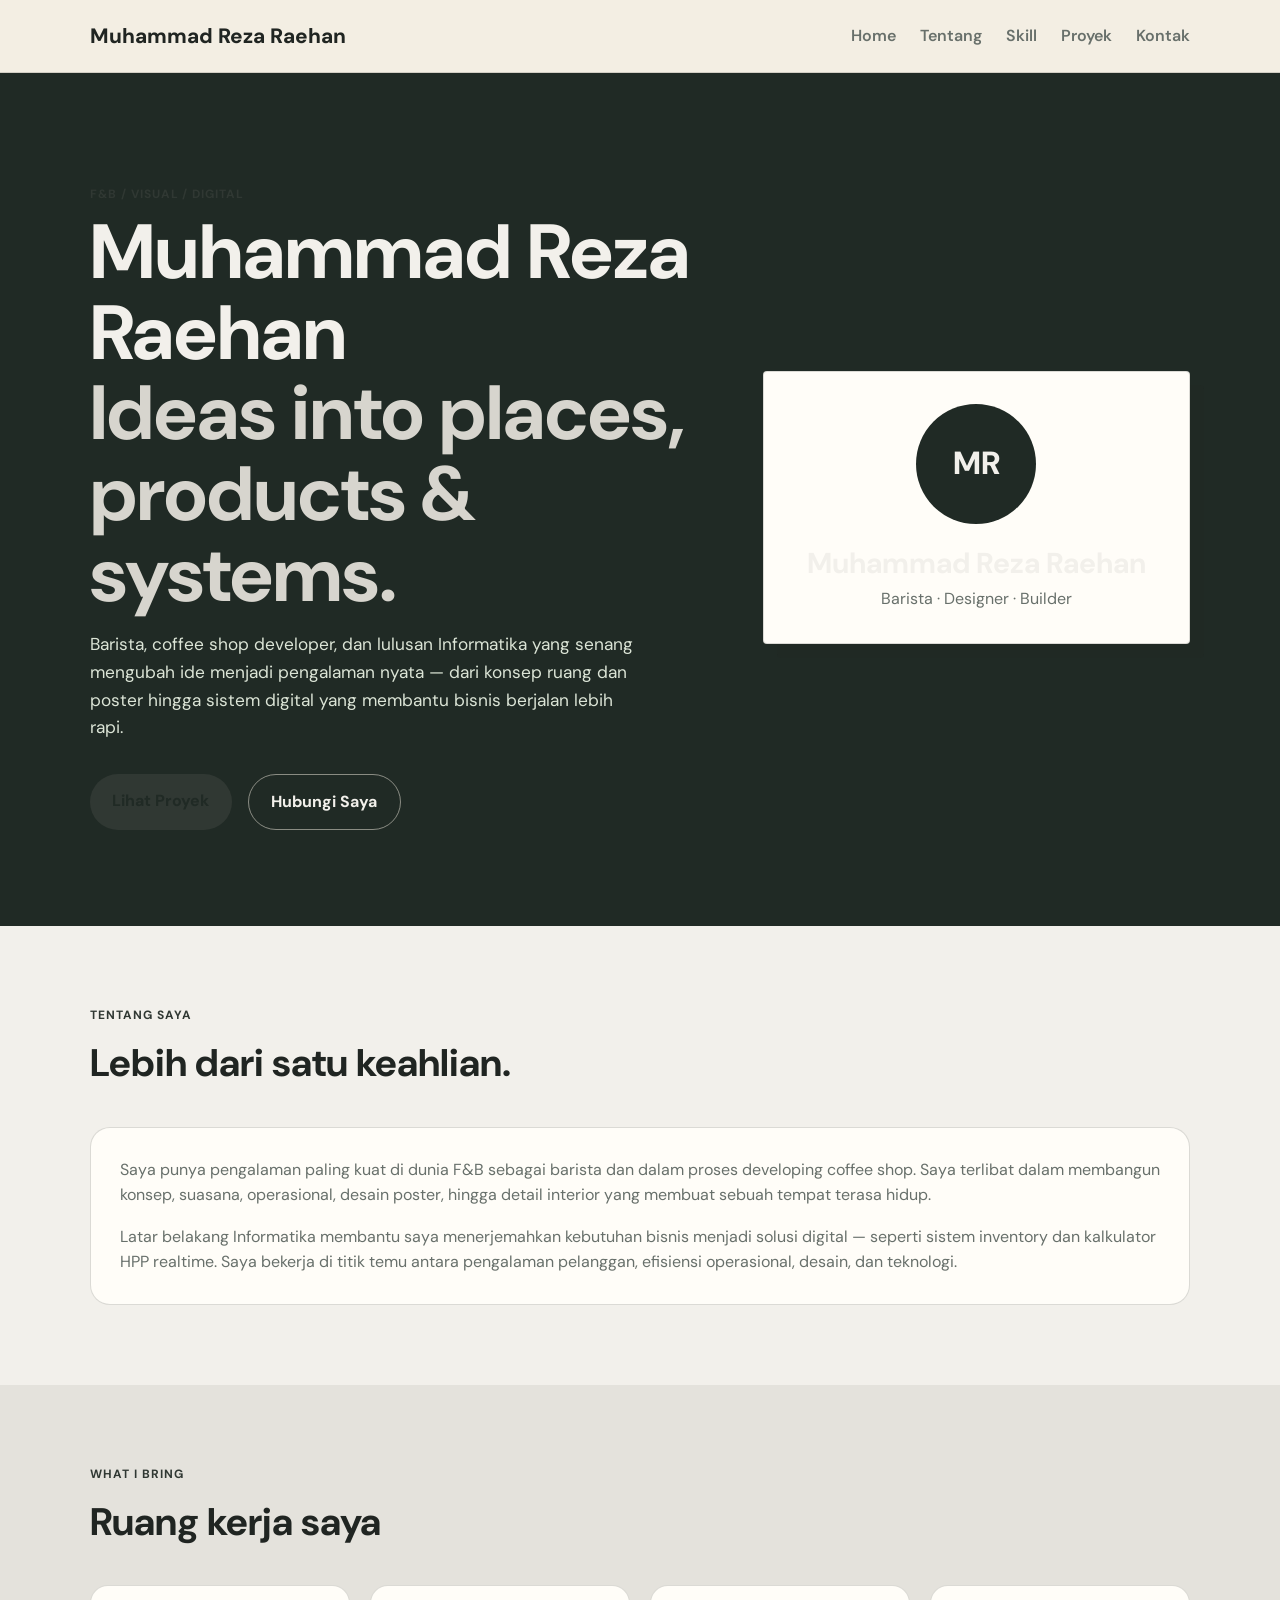
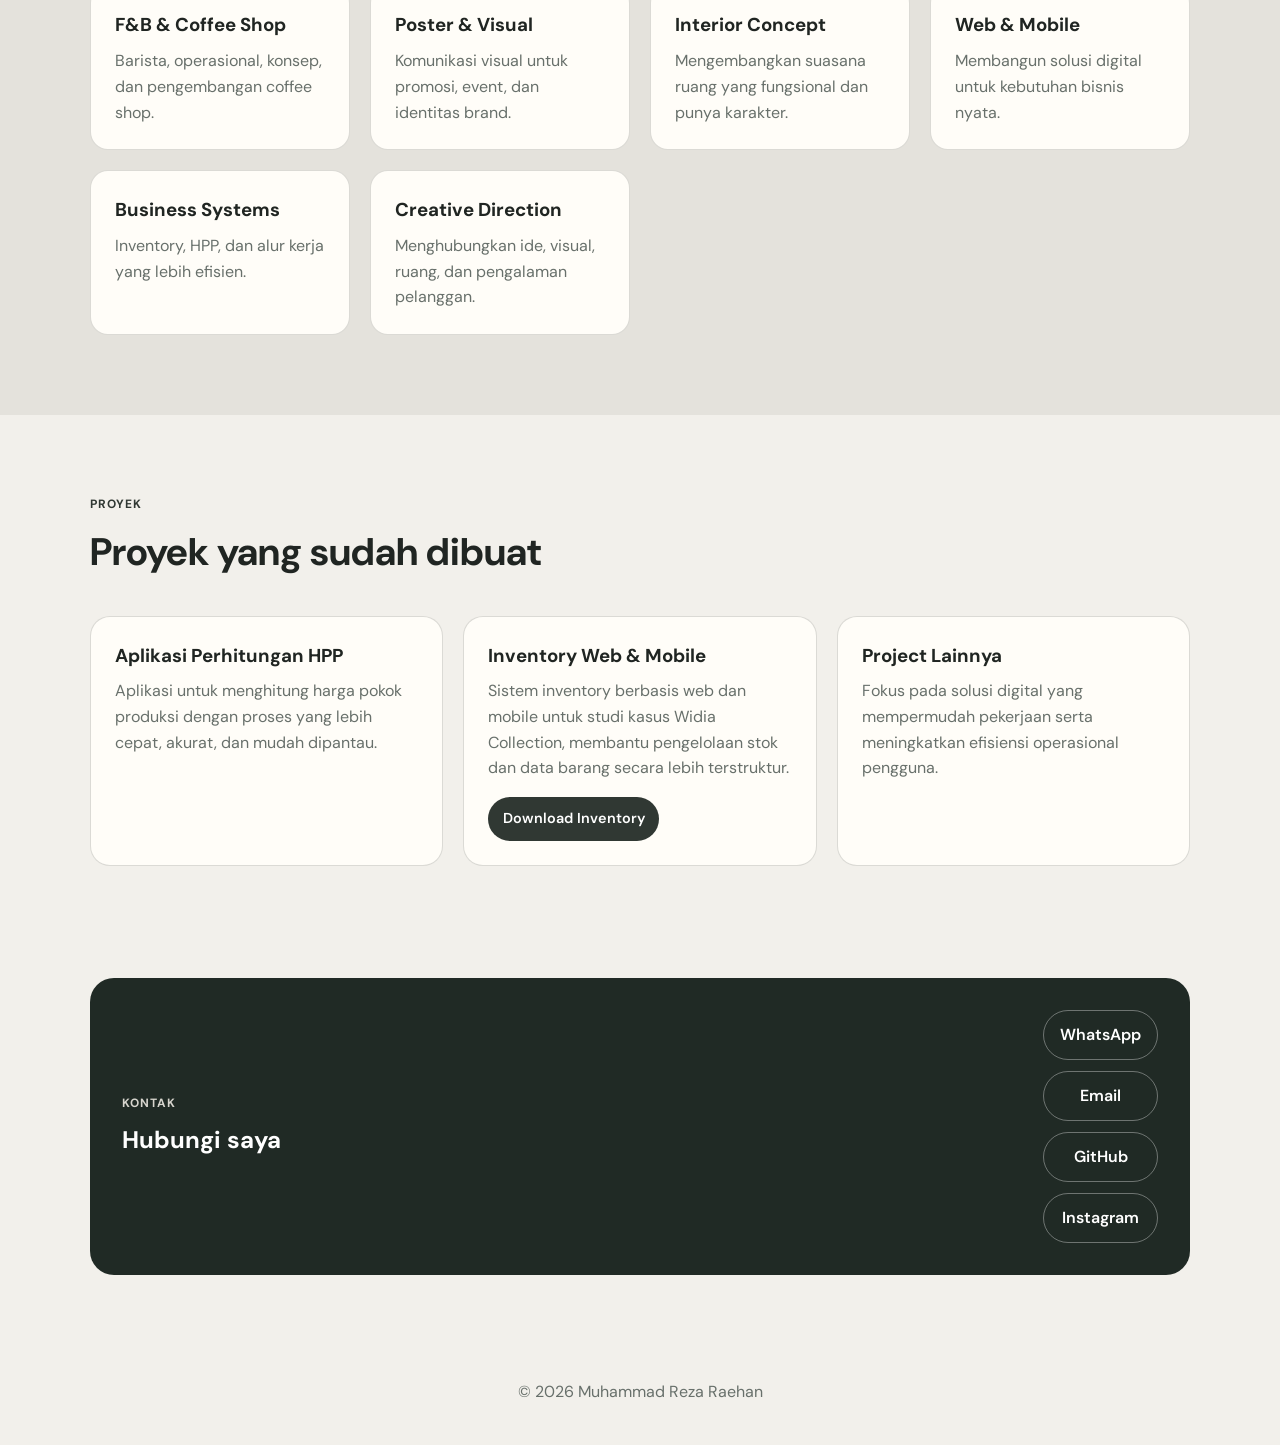
==== index.html @ ef6d1e69 "Remove project thumbnail boxes" ====
<!DOCTYPE html>
<html lang="id">
  <head>
    <meta charset="UTF-8" />
    <meta name="viewport" content="width=device-width, initial-scale=1.0" />
    <title>Muhammad Reza Raehan | F&B, Design & Digital</title>
    <meta name="description" content="Portfolio multidisiplin Muhammad Reza Raehan di bidang F&B, desain, coffee shop, dan teknologi." />
    <link rel="preconnect" href="https://fonts.googleapis.com" />
    <link rel="preconnect" href="https://fonts.gstatic.com" crossorigin />
    <link href="https://fonts.googleapis.com/css2?family=DM+Sans:wght@400;500;600;700&display=swap" rel="stylesheet" />
    <link rel="stylesheet" href="styles.css?v=clean-font" />
  </head>
  <body>
    <header class="site-header">
      <div class="container nav">
        <a href="#home" class="brand">Muhammad Reza Raehan</a>

        <nav class="nav-menu">
          <a href="#home">Home</a>
          <a href="#about">Tentang</a>
          <a href="#skills">Skill</a>
          <a href="#projects">Proyek</a>
          <a href="#contact">Kontak</a>
        </nav>
      </div>
    </header>

    <main>
      <section id="home" class="hero">
        <div class="container hero-grid">
          <div>
            <p class="eyebrow">F&B / visual / digital</p>
            <h1>Muhammad Reza Raehan <span>Ideas into places, products & systems.</span></h1>
            <p class="lead">
              Barista, coffee shop developer, dan lulusan Informatika yang senang mengubah ide
              menjadi pengalaman nyata — dari konsep ruang dan poster hingga sistem digital yang
              membantu bisnis berjalan lebih rapi.
            </p>

            <div class="actions">
              <a href="#projects" class="btn btn-primary">Lihat Proyek</a>
              <a href="#contact" class="btn btn-secondary">Hubungi Saya</a>
            </div>
          </div>

          <div class="profile-box">
            <div class="avatar">MR</div>
            <h3>Muhammad Reza Raehan</h3>
            <p>Barista · Designer · Builder</p>
          </div>
        </div>
      </section>

      <section id="about" class="section">
        <div class="container">
          <div class="section-heading">
            <p class="eyebrow">Tentang Saya</p>
            <h2>Lebih dari satu keahlian.</h2>
          </div>

          <div class="about-box">
            <p>
              Saya punya pengalaman paling kuat di dunia F&B sebagai barista dan dalam proses
              developing coffee shop. Saya terlibat dalam membangun konsep, suasana, operasional,
              desain poster, hingga detail interior yang membuat sebuah tempat terasa hidup.
            </p>
            <p>
              Latar belakang Informatika membantu saya menerjemahkan kebutuhan bisnis menjadi
              solusi digital — seperti sistem inventory dan kalkulator HPP realtime. Saya bekerja
              di titik temu antara pengalaman pelanggan, efisiensi operasional, desain, dan teknologi.
            </p>
          </div>
        </div>
      </section>

      <section id="skills" class="section section-alt">
        <div class="container">
          <div class="section-heading">
            <p class="eyebrow">What I bring</p>
            <h2>Ruang kerja saya</h2>
          </div>

          <div class="skills-grid">
            <div class="skill-card">
              <h3>F&B & Coffee Shop</h3>
              <p>Barista, operasional, konsep, dan pengembangan coffee shop.</p>
            </div>
            <div class="skill-card">
              <h3>Poster & Visual</h3>
              <p>Komunikasi visual untuk promosi, event, dan identitas brand.</p>
            </div>
            <div class="skill-card">
              <h3>Interior Concept</h3>
              <p>Mengembangkan suasana ruang yang fungsional dan punya karakter.</p>
            </div>
            <div class="skill-card">
              <h3>Web & Mobile</h3>
              <p>Membangun solusi digital untuk kebutuhan bisnis nyata.</p>
            </div>
            <div class="skill-card">
              <h3>Business Systems</h3>
              <p>Inventory, HPP, dan alur kerja yang lebih efisien.</p>
            </div>
            <div class="skill-card">
              <h3>Creative Direction</h3>
              <p>Menghubungkan ide, visual, ruang, dan pengalaman pelanggan.</p>
            </div>
          </div>
        </div>
      </section>

      <section id="projects" class="section">
        <div class="container">
          <div class="section-heading">
            <p class="eyebrow">Proyek</p>
            <h2>Proyek yang sudah dibuat</h2>
          </div>

          <div class="projects-grid">
            <article class="project-card">
              <div class="project-body">
                <h3>Aplikasi Perhitungan HPP</h3>
                <p>
                  Aplikasi untuk menghitung harga pokok produksi dengan proses yang lebih cepat,
                  akurat, dan mudah dipantau.
                </p>
              </div>
            </article>

            <article class="project-card">
              <div class="project-body">
                <h3>Inventory Web & Mobile</h3>
                <p>
                  Sistem inventory berbasis web dan mobile untuk studi kasus Widia Collection,
                  membantu pengelolaan stok dan data barang secara lebih terstruktur.
                </p>
                <a class="project-button" href="inventory.rar" download>Download Inventory</a>
              </div>
            </article>

            <article class="project-card">
              <div class="project-body">
                <h3>Project Lainnya</h3>
                <p>
                  Fokus pada solusi digital yang mempermudah pekerjaan serta meningkatkan
                  efisiensi operasional pengguna.
                </p>
              </div>
            </article>
          </div>
        </div>
      </section>

      <section id="contact" class="section contact-section">
        <div class="container contact-box">
          <div>
            <p class="eyebrow">Kontak</p>
            <h2>Hubungi saya</h2>
          </div>

          <div class="contact-list">
            <a class="contact-button" href="https://wa.me/6289629996634" target="_blank" rel="noreferrer">WhatsApp</a>
            <a class="contact-button" href="mailto:rezaraehan2002@gmail.com">Email</a>
            <a class="contact-button" href="https://github.com/Mzaee" target="_blank" rel="noreferrer">GitHub</a>
            <a class="contact-button" href="https://instagram.com/__mzaee" target="_blank" rel="noreferrer">Instagram</a>
          </div>
        </div>
      </section>
    </main>

    <footer class="site-footer">
      <div class="container">
        <p>© <span id="year"></span> Muhammad Reza Raehan</p>
      </div>
    </footer>

    <script src="script.js"></script>
  </body>
</html>
---- styles.css ----
:root {
  --bg: #f2f0eb;
  --bg-alt: #e4e2dc;
  --card: #fffdf8;
  --text: #202522;
  --muted: #68706b;
  --primary: #303833;
  --primary-dark: #1f2622;
  --deep: #202a25;
  --line: rgba(32, 37, 34, 0.16);
}

* {
  box-sizing: border-box;
  margin: 0;
  padding: 0;
}

html {
  scroll-behavior: smooth;
}

body {
  font-family: "DM Sans", sans-serif;
  background: var(--bg);
  color: var(--text);
  line-height: 1.6;
}

a {
  text-decoration: none;
  color: inherit;
}

.container {
  width: min(1100px, calc(100% - 2rem));
  margin: 0 auto;
}

.section {
  padding: 5rem 0;
}

.section-alt {
  background: var(--bg-alt);
}

.site-header {
  background: rgba(244, 238, 226, 0.92);
  border-bottom: 1px solid var(--line);
  position: sticky;
  top: 0;
  backdrop-filter: blur(10px);
  z-index: 10;
}

.nav {
  min-height: 72px;
  display: flex;
  justify-content: space-between;
  align-items: center;
}

.brand {
  font-size: 1.3rem;
  font-weight: 800;
}

.nav-menu {
  display: flex;
  gap: 1.5rem;
}

.nav-menu a {
  color: var(--muted);
  font-weight: 600;
}

.hero {
  padding: 7rem 0 6rem;
  background: var(--deep);
  color: var(--bg);
  overflow: hidden;
}

.hero-grid {
  display: grid;
  grid-template-columns: 1.2fr 0.8fr;
  gap: 2rem;
  align-items: center;
}

.eyebrow {
  color: var(--primary);
  text-transform: uppercase;
  letter-spacing: 0.08em;
  font-size: 0.75rem;
  font-weight: 700;
  margin-bottom: 0.5rem;
}

.hero h1 {
  font-size: clamp(2.6rem, 6vw, 5rem);
  line-height: 1.05;
  letter-spacing: 0;
}

.hero h1 span {
  display: block;
  color: #d7d5ce;
}

.lead {
  margin-top: 1rem;
  color: var(--muted);
  font-size: 1.08rem;
  max-width: 560px;
  color: #dbe4d6;
}

.actions {
  display: flex;
  gap: 1rem;
  margin-top: 2rem;
  flex-wrap: wrap;
}

.btn {
  display: inline-block;
  padding: 0.9rem 1.4rem;
  border-radius: 999px;
  font-weight: 700;
}

.btn-primary {
  background: var(--primary);
  color: var(--deep);
}

.btn-secondary {
  background: transparent;
  color: var(--bg);
  border: 1px solid rgba(244, 238, 226, 0.5);
}

.profile-box {
  background: var(--card);
  border: 1px solid var(--line);
  border-radius: 4px;
  padding: 2rem;
  text-align: center;
  box-shadow: 14px 14px 0 rgba(32, 37, 34, 0.14);
}

.avatar {
  width: 120px;
  height: 120px;
  border-radius: 50%;
  display: grid;
  place-items: center;
  background: var(--deep);
  color: var(--bg);
  margin: 0 auto 1rem;
  font-size: 2rem;
  font-weight: 800;
}

.profile-box h3 {
  font-size: 1.8rem;
}

.profile-box p {
  color: var(--muted);
}

.section-heading {
  margin-bottom: 2rem;
}

.section-heading h2 {
  font-size: clamp(2rem, 3vw, 3rem);
  letter-spacing: 0;
}

.about-box {
  background: var(--card);
  border: 1px solid var(--line);
  border-radius: 20px;
  padding: 1.8rem;
}

.about-box p {
  color: var(--muted);
  margin-bottom: 1rem;
}

.about-box p:last-child {
  margin-bottom: 0;
}

.skills-grid {
  display: grid;
  grid-template-columns: repeat(4, minmax(0, 1fr));
  gap: 1.25rem;
}

.skill-card {
  background: var(--card);
  border: 1px solid var(--line);
  border-radius: 18px;
  padding: 1.5rem;
}

.skill-card h3 {
  margin-bottom: 0.5rem;
}

.skill-card p {
  color: var(--muted);
}

.projects-grid {
  display: grid;
  grid-template-columns: repeat(3, minmax(0, 1fr));
  gap: 1.25rem;
}

.project-card {
  background: var(--card);
  border: 1px solid var(--line);
  border-radius: 20px;
  overflow: hidden;
}

.project-body {
  padding: 1.5rem;
}

.project-body h3 {
  margin-bottom: 0.5rem;
}

.project-body p {
  color: var(--muted);
}

.project-button {
  display: inline-block;
  margin-top: 1rem;
  padding: 0.65rem 0.9rem;
  border-radius: 999px;
  background: var(--primary);
  color: white;
  font-weight: 600;
  font-size: 0.9rem;
}

.project-button:hover {
  background: var(--primary-dark);
}

.contact-section {
  padding-top: 2rem;
}

.contact-box {
  background: var(--deep);
  color: white;
  border-radius: 24px;
  padding: 2rem;
  display: flex;
  justify-content: space-between;
  align-items: center;
  gap: 1.5rem;
}

.contact-box .eyebrow {
  color: #d7d5ce;
}

.contact-list {
  display: flex;
  flex-direction: column;
  gap: 0.7rem;
}

.contact-list a {
  color: white;
  font-weight: 600;
}

.contact-button {
  border: 1px solid rgba(255, 255, 255, 0.35);
  border-radius: 999px;
  padding: 0.7rem 1rem;
  text-align: center;
  transition: background-color 0.2s ease, border-color 0.2s ease;
}

.contact-button:hover {
  background: rgba(255, 255, 255, 0.12);
  border-color: white;
}

.site-footer {
  text-align: center;
  padding: 1.5rem 0 2.5rem;
  color: var(--muted);
}

@media (max-width: 900px) {
  .hero-grid,
  .skills-grid,
  .projects-grid,
  .contact-box {
    grid-template-columns: 1fr;
    display: grid;
  }
}

@media (max-width: 700px) {
  .nav {
    flex-wrap: wrap;
    justify-content: center;
    padding: 1rem 0;
  }

  .nav-menu {
    width: 100%;
    justify-content: center;
    flex-wrap: wrap;
  }

  .hero {
    padding-top: 4rem;
  }
}
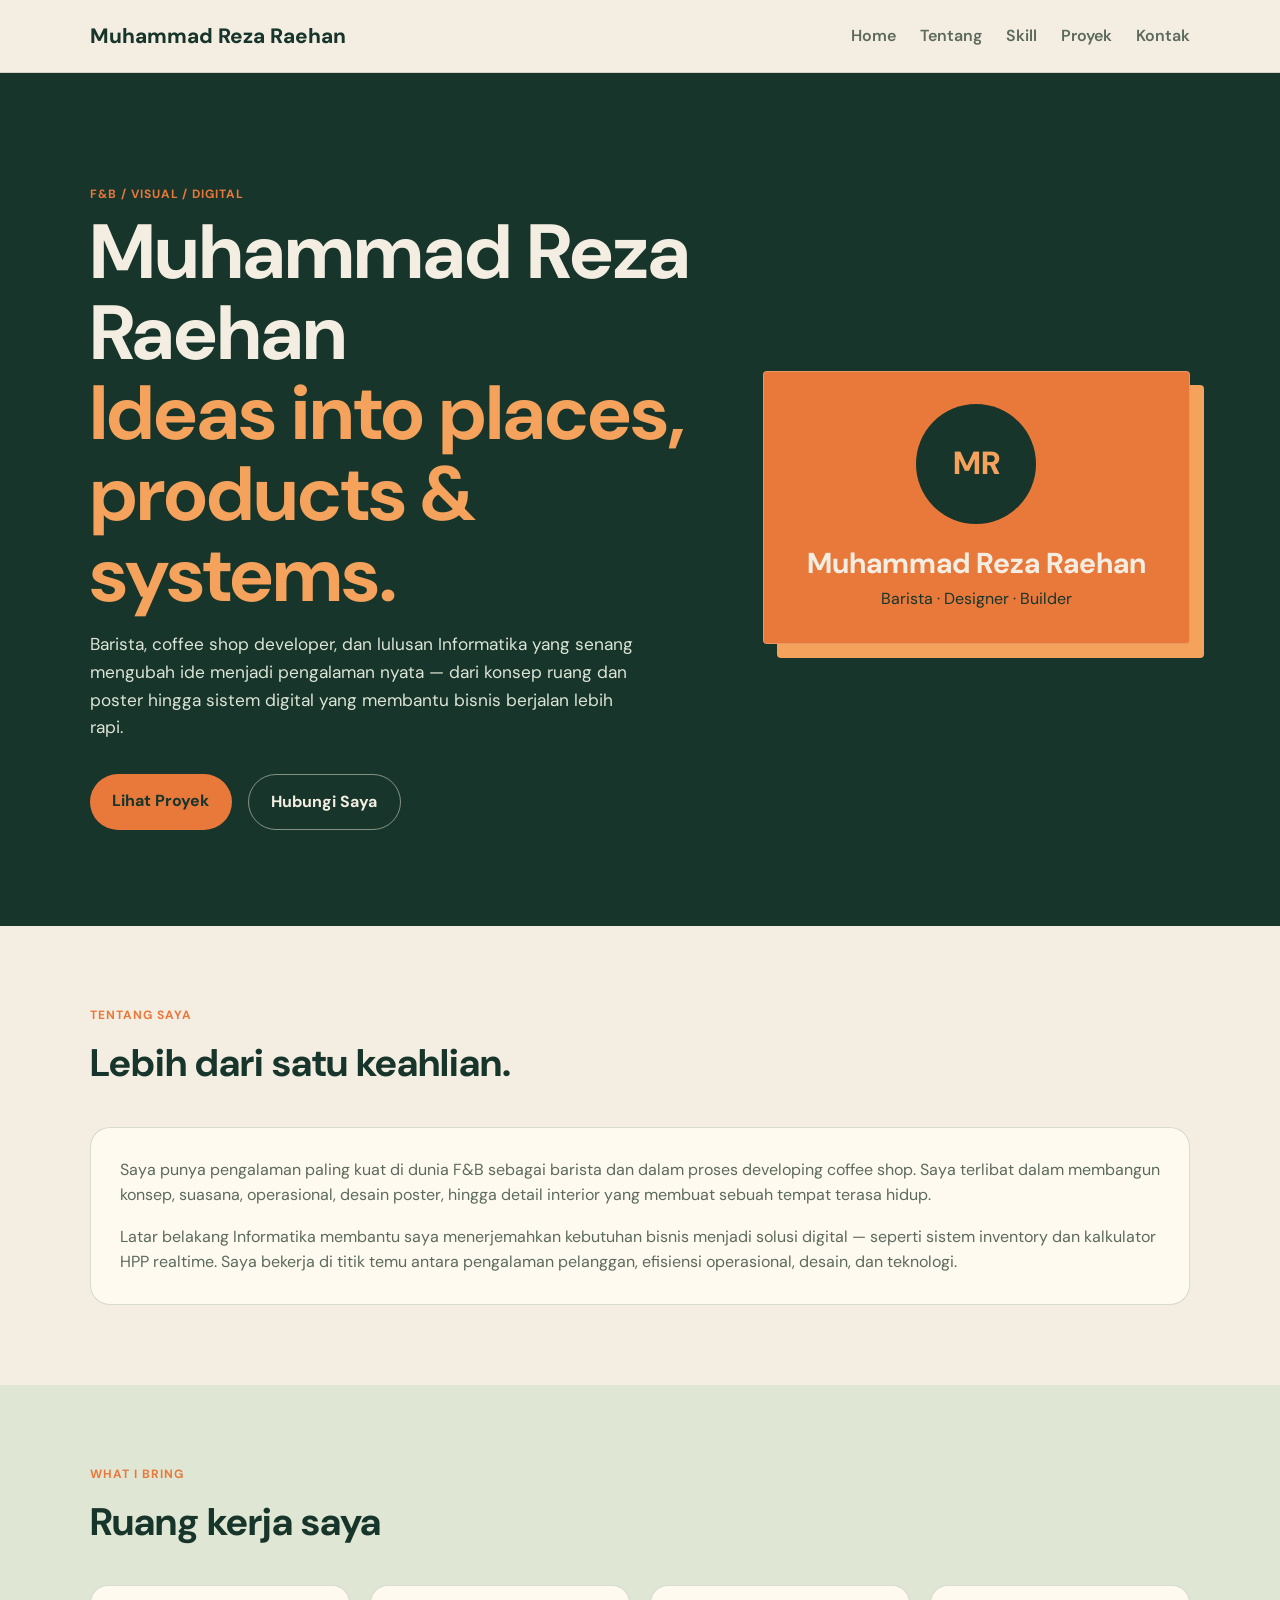
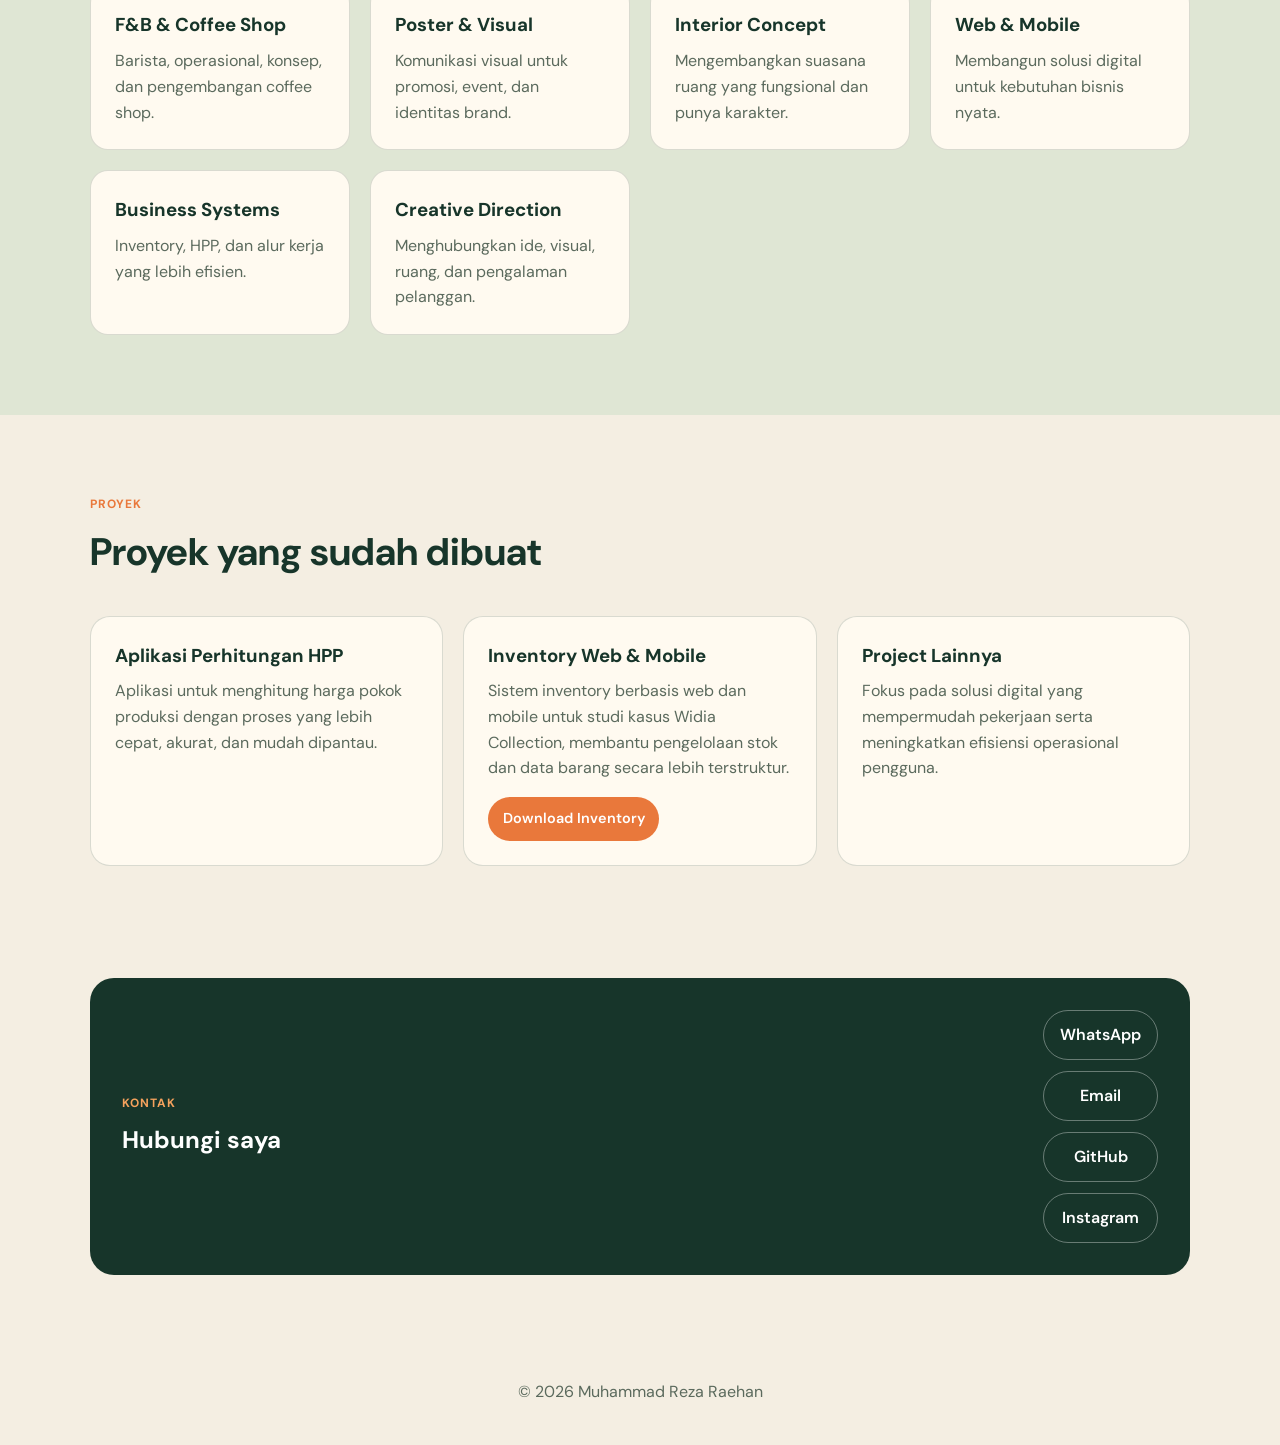
==== commit 149ccc52: "Restore reference color palette" ====
--- a/index.html
+++ b/index.html
@@ -8,7 +8,7 @@
     <link rel="preconnect" href="https://fonts.googleapis.com" />
     <link rel="preconnect" href="https://fonts.gstatic.com" crossorigin />
     <link href="https://fonts.googleapis.com/css2?family=DM+Sans:wght@400;500;600;700&display=swap" rel="stylesheet" />
-    <link rel="stylesheet" href="styles.css?v=clean-font" />
+    <link rel="stylesheet" href="styles.css?v=reference-colors" />
   </head>
   <body>
     <header class="site-header">
--- a/styles.css
+++ b/styles.css
@@ -1,13 +1,13 @@
 :root {
-  --bg: #f2f0eb;
-  --bg-alt: #e4e2dc;
-  --card: #fffdf8;
-  --text: #202522;
-  --muted: #68706b;
-  --primary: #303833;
-  --primary-dark: #1f2622;
-  --deep: #202a25;
-  --line: rgba(32, 37, 34, 0.16);
+  --bg: #f4eee2;
+  --bg-alt: #dfe6d4;
+  --card: #fffaf0;
+  --text: #17352a;
+  --muted: #5b6a5d;
+  --primary: #e9783b;
+  --primary-dark: #b84d27;
+  --deep: #17352a;
+  --line: rgba(23, 53, 42, 0.16);
 }
 
 * {
@@ -107,7 +107,7 @@
 
 .hero h1 span {
   display: block;
-  color: #d7d5ce;
+  color: #f5a25d;
 }
 
 .lead {
@@ -144,12 +144,12 @@
 }
 
 .profile-box {
-  background: var(--card);
-  border: 1px solid var(--line);
+  background: var(--primary);
+  border: 1px solid rgba(244, 238, 226, 0.25);
   border-radius: 4px;
   padding: 2rem;
   text-align: center;
-  box-shadow: 14px 14px 0 rgba(32, 37, 34, 0.14);
+  box-shadow: 14px 14px 0 #f5a25d;
 }
 
 .avatar {
@@ -159,7 +159,7 @@
   display: grid;
   place-items: center;
   background: var(--deep);
-  color: var(--bg);
+  color: #f5a25d;
   margin: 0 auto 1rem;
   font-size: 2rem;
   font-weight: 800;
@@ -170,7 +170,7 @@
 }
 
 .profile-box p {
-  color: var(--muted);
+  color: var(--deep);
 }
 
 .section-heading {
@@ -275,7 +275,7 @@
 }
 
 .contact-box .eyebrow {
-  color: #d7d5ce;
+  color: #f5a25d;
 }
 
 .contact-list {
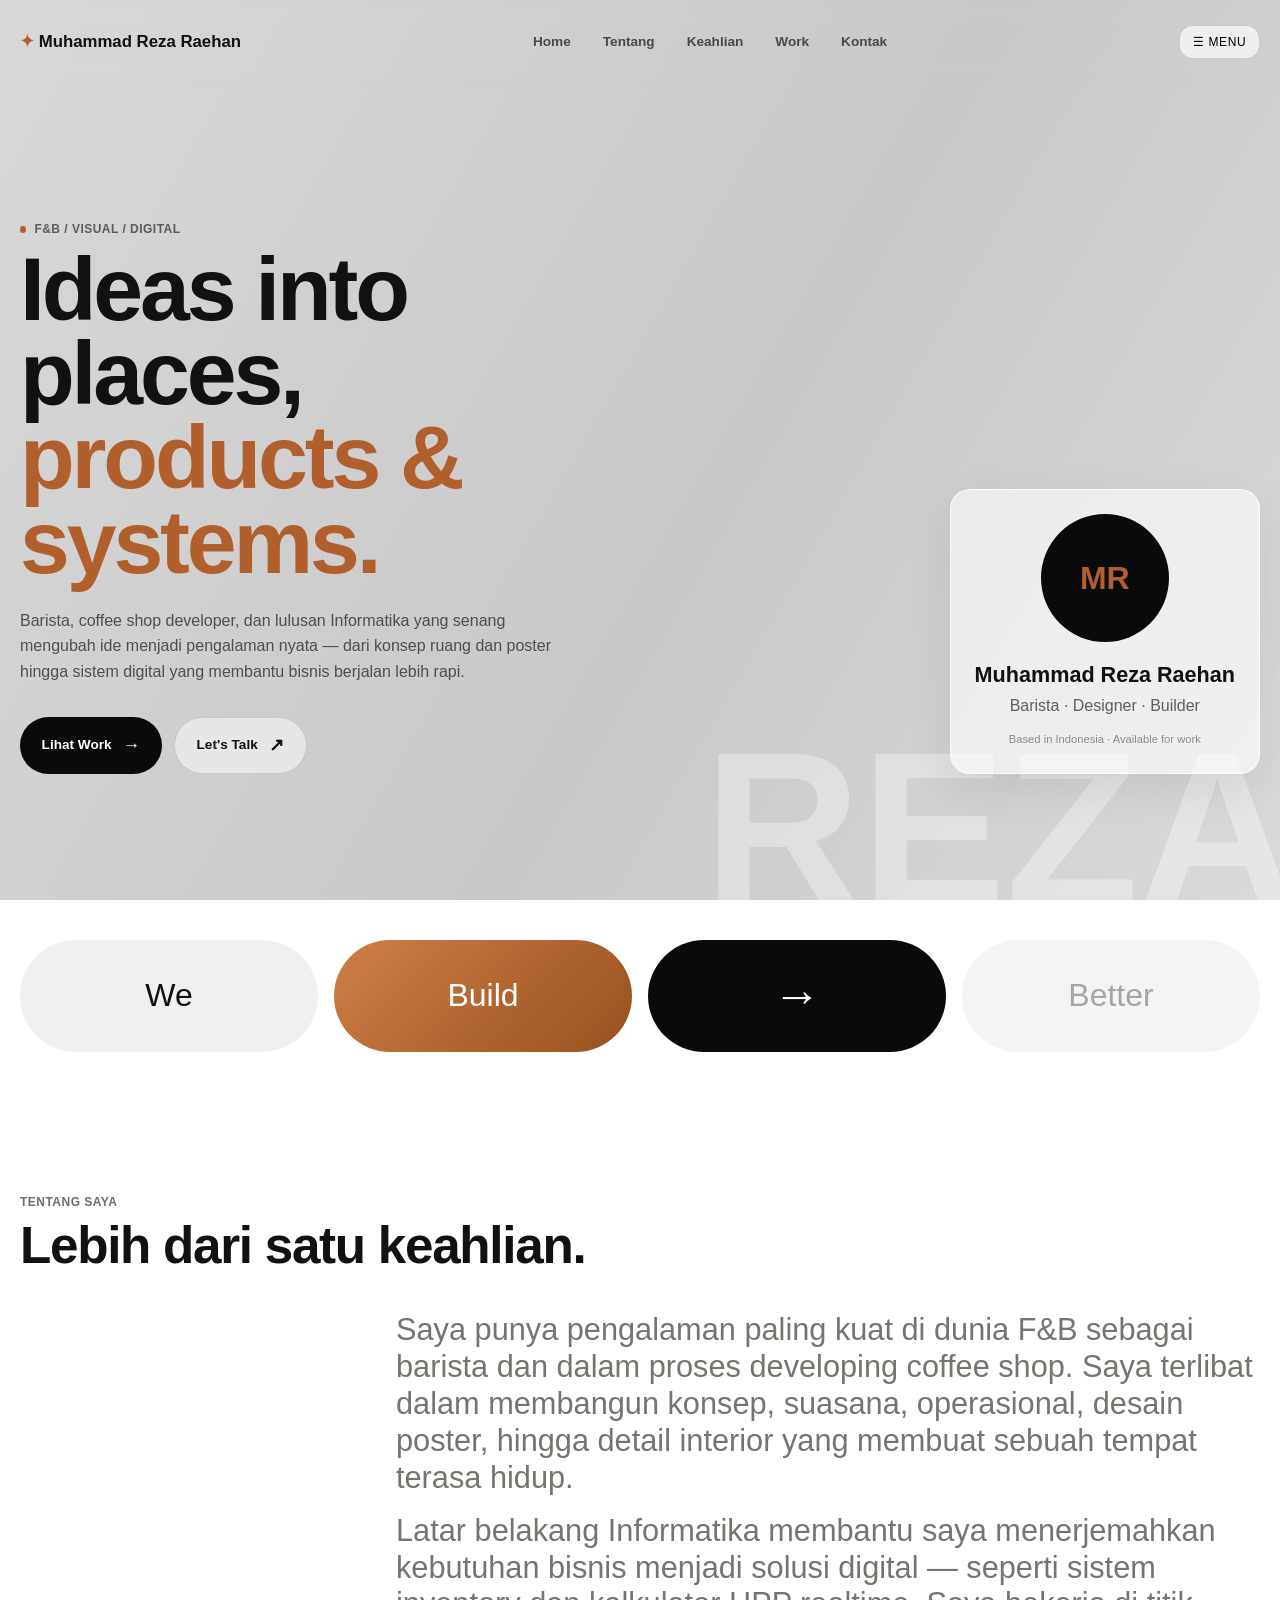
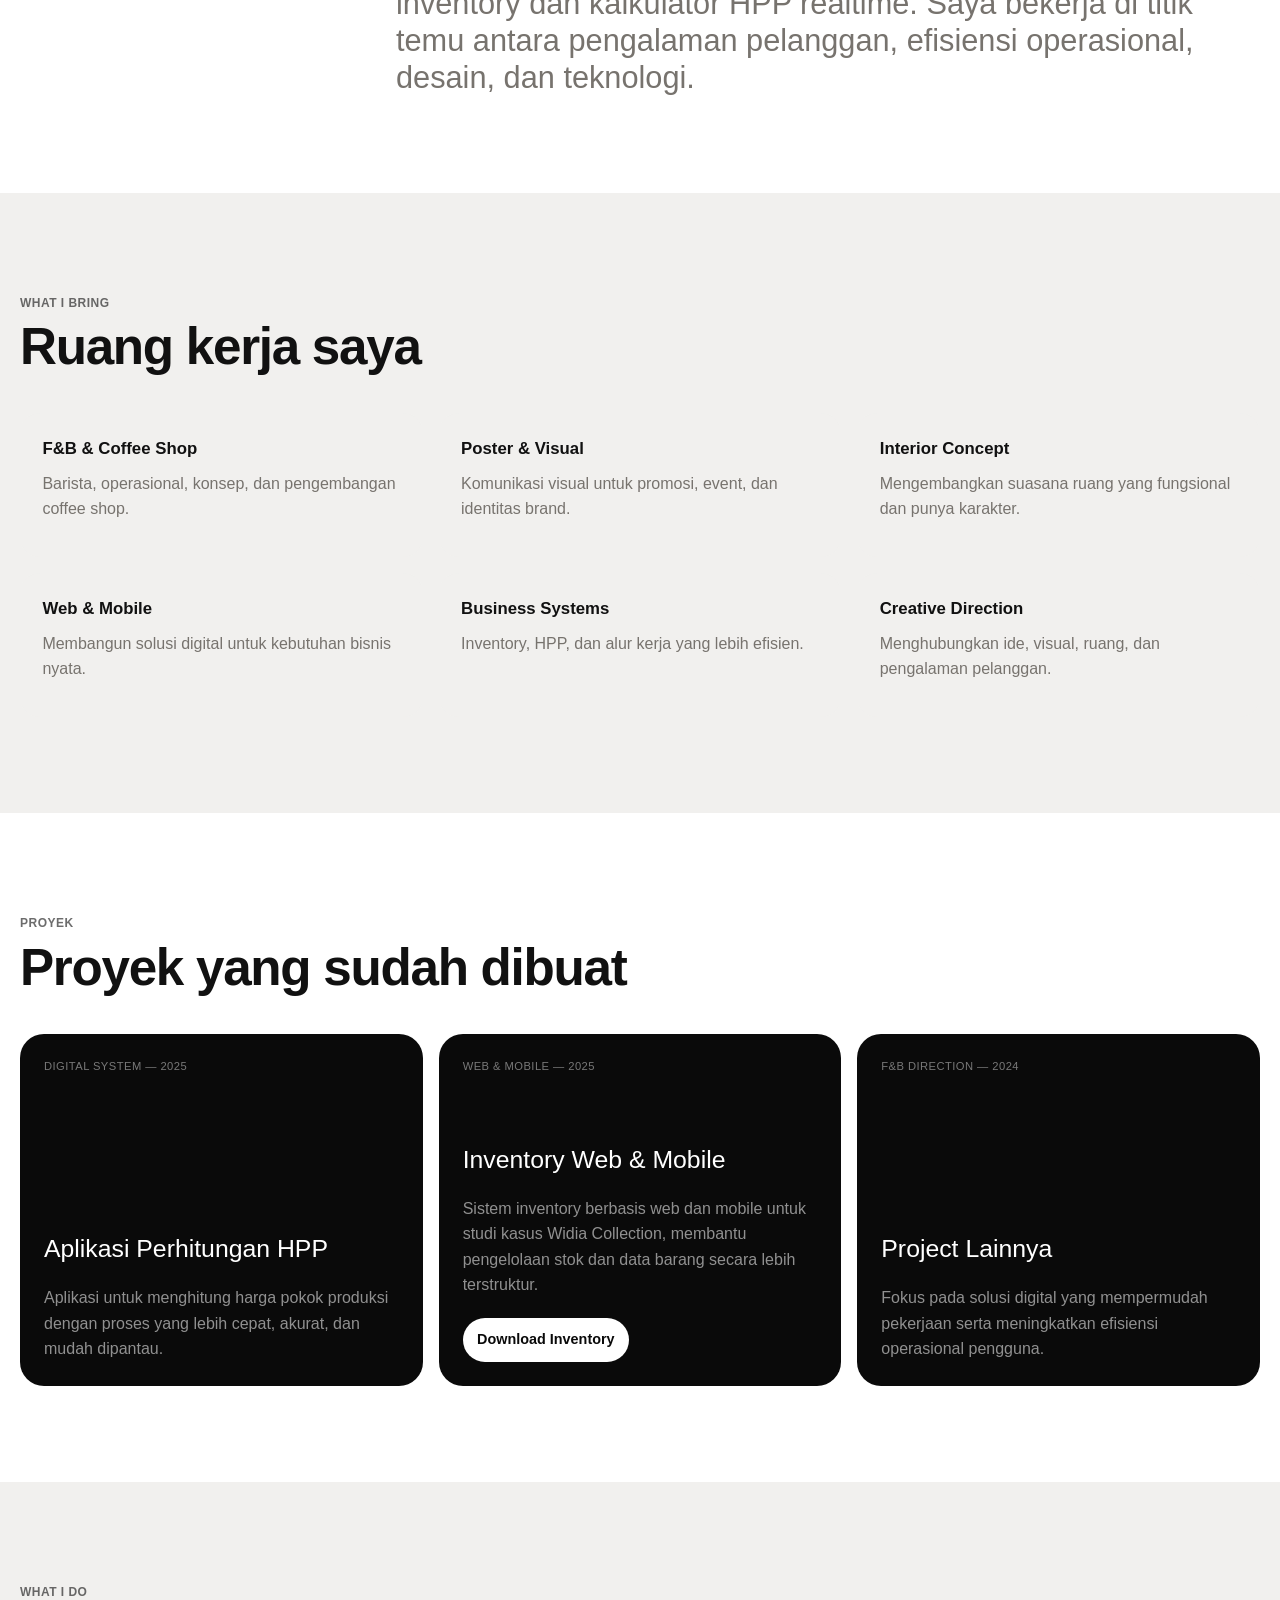
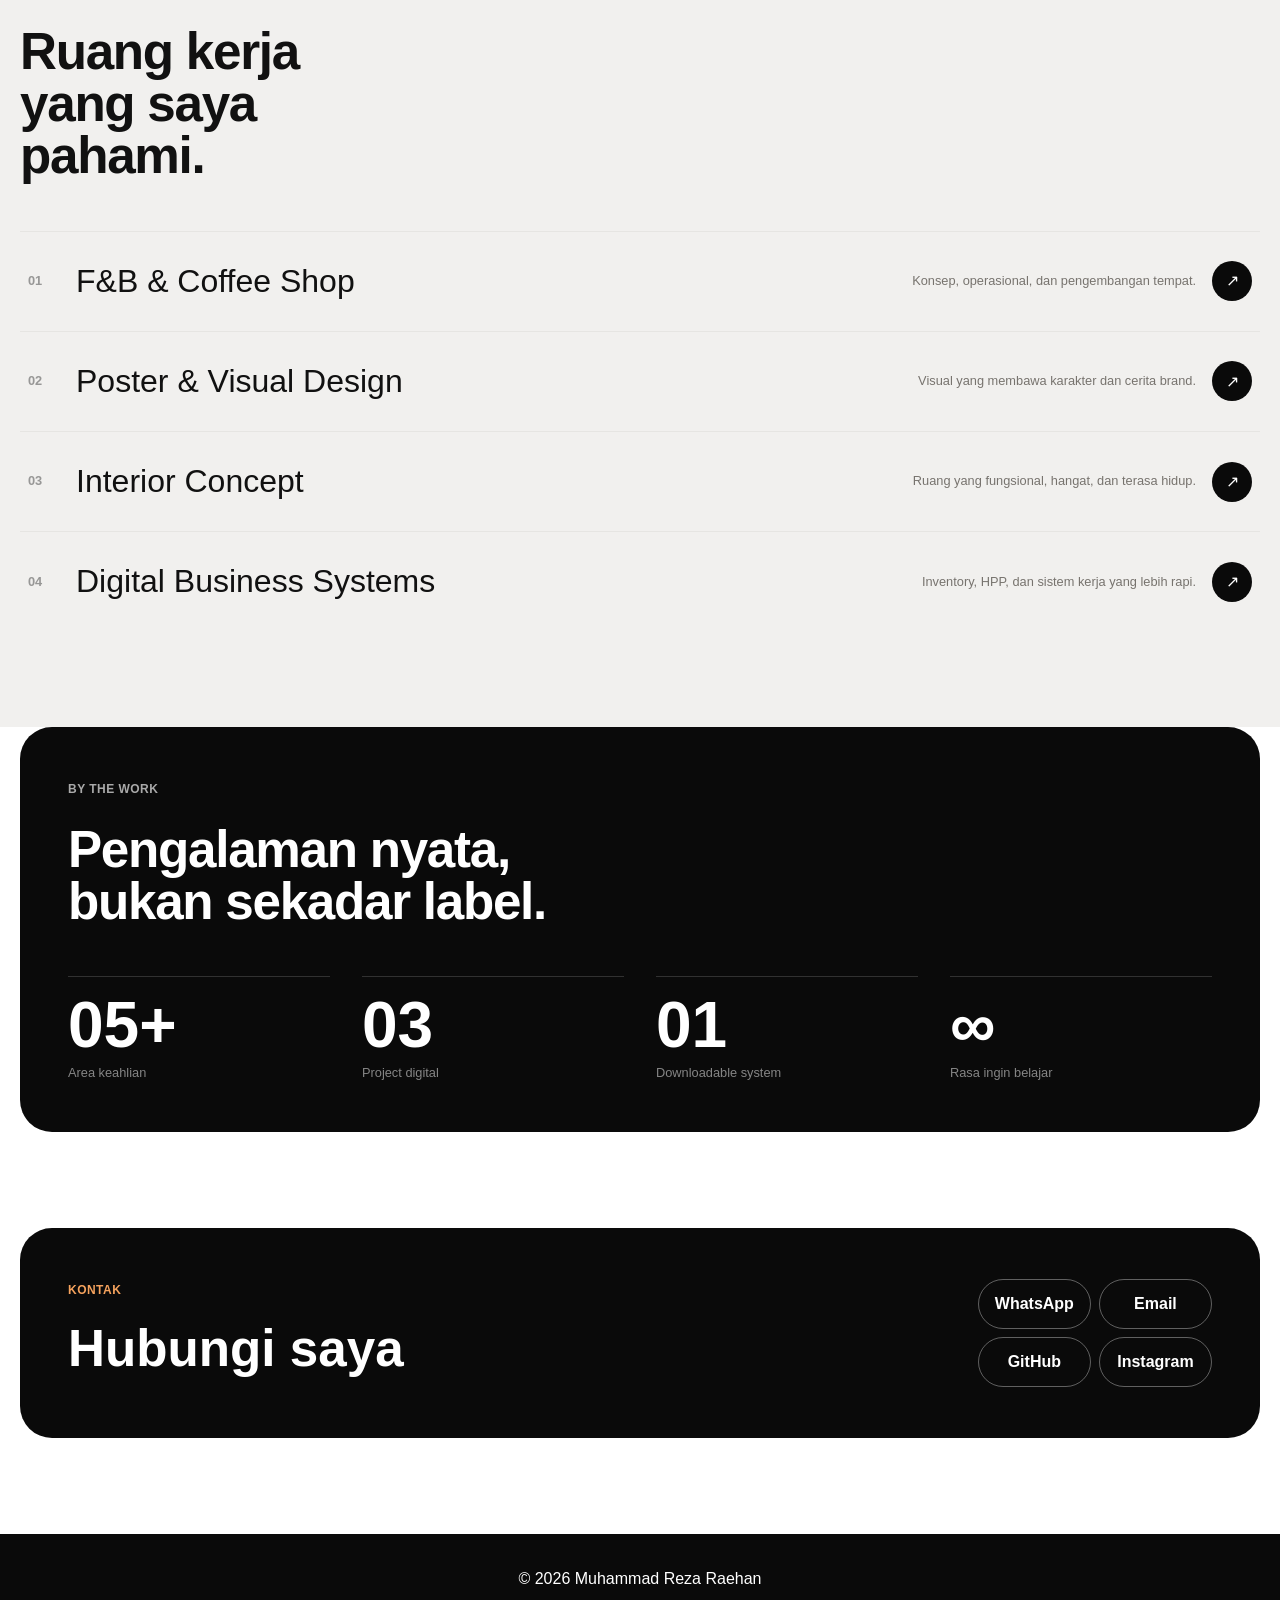
==== commit 82d837e3: "Adapt portfolio into editorial studio experience" ====
--- a/index.html
+++ b/index.html
@@ -4,24 +4,32 @@
     <meta charset="UTF-8" />
     <meta name="viewport" content="width=device-width, initial-scale=1.0" />
     <title>Muhammad Reza Raehan | F&B, Design & Digital</title>
-    <meta name="description" content="Portfolio multidisiplin Muhammad Reza Raehan di bidang F&B, desain, coffee shop, dan teknologi." />
+    <meta name="description" content="Muhammad Reza Raehan — barista, coffee shop developer, visual designer, and digital builder." />
     <link rel="preconnect" href="https://fonts.googleapis.com" />
     <link rel="preconnect" href="https://fonts.gstatic.com" crossorigin />
-    <link href="https://fonts.googleapis.com/css2?family=DM+Sans:wght@400;500;600;700&display=swap" rel="stylesheet" />
-    <link rel="stylesheet" href="styles.css?v=reference-colors" />
+    <link href="https://fonts.googleapis.com/css2?family=Onest:wght@400;500;600;700&display=swap" rel="stylesheet" />
+    <link rel="stylesheet" href="styles.css?v=lumora-adapt" />
   </head>
   <body>
+    <div class="page-loader" aria-label="Loading portfolio">
+      <div class="loader-brand"><span class="mark">✦</span> Reza</div>
+      <p>Ideas, spaces, and systems built with intention.</p>
+      <div class="loader-progress"><span></span></div>
+      <div class="loader-meta"><span>Loading</span><strong>000</strong></div>
+    </div>
+
     <header class="site-header">
       <div class="container nav">
-        <a href="#home" class="brand">Muhammad Reza Raehan</a>
+        <a href="#home" class="brand"><span class="mark">✦</span> Muhammad Reza Raehan</a>
 
         <nav class="nav-menu">
           <a href="#home">Home</a>
           <a href="#about">Tentang</a>
-          <a href="#skills">Skill</a>
-          <a href="#projects">Proyek</a>
+          <a href="#skills">Keahlian</a>
+          <a href="#projects">Work</a>
           <a href="#contact">Kontak</a>
         </nav>
+        <button class="menu-toggle" type="button" aria-expanded="false">☰ <span>Menu</span></button>
       </div>
     </header>
 
@@ -29,8 +37,8 @@
       <section id="home" class="hero">
         <div class="container hero-grid">
           <div>
-            <p class="eyebrow">F&B / visual / digital</p>
-            <h1>Muhammad Reza Raehan <span>Ideas into places, products & systems.</span></h1>
+            <p class="eyebrow"><i></i> F&B / Visual / Digital</p>
+            <h1>Ideas into places,<br /><em>products & systems.</em></h1>
             <p class="lead">
               Barista, coffee shop developer, dan lulusan Informatika yang senang mengubah ide
               menjadi pengalaman nyata — dari konsep ruang dan poster hingga sistem digital yang
@@ -38,8 +46,8 @@
             </p>
 
             <div class="actions">
-              <a href="#projects" class="btn btn-primary">Lihat Proyek</a>
-              <a href="#contact" class="btn btn-secondary">Hubungi Saya</a>
+              <a href="#projects" class="btn btn-primary">Lihat Work <span>→</span></a>
+              <a href="#contact" class="btn btn-secondary">Let's Talk <span>↗</span></a>
             </div>
           </div>
 
@@ -47,8 +55,14 @@
             <div class="avatar">MR</div>
             <h3>Muhammad Reza Raehan</h3>
             <p>Barista · Designer · Builder</p>
-          </div>
-        </div>
+            <small>Based in Indonesia · Available for work</small>
+          </div>
+        </div>
+        <div class="hero-watermark">REZA</div>
+      </section>
+
+      <section class="create-band" aria-label="Creative direction">
+        <div class="container create-grid"><span>We</span><strong>Build</strong><b>→</b><i>Better</i></div>
       </section>
 
       <section id="about" class="section">
@@ -119,6 +133,7 @@
           <div class="projects-grid">
             <article class="project-card">
               <div class="project-body">
+                <div class="project-meta">Digital system — 2025</div>
                 <h3>Aplikasi Perhitungan HPP</h3>
                 <p>
                   Aplikasi untuk menghitung harga pokok produksi dengan proses yang lebih cepat,
@@ -129,6 +144,7 @@
 
             <article class="project-card">
               <div class="project-body">
+                <div class="project-meta">Web & mobile — 2025</div>
                 <h3>Inventory Web & Mobile</h3>
                 <p>
                   Sistem inventory berbasis web dan mobile untuk studi kasus Widia Collection,
@@ -140,6 +156,7 @@
 
             <article class="project-card">
               <div class="project-body">
+                <div class="project-meta">F&B direction — 2024</div>
                 <h3>Project Lainnya</h3>
                 <p>
                   Fokus pada solusi digital yang mempermudah pekerjaan serta meningkatkan
@@ -151,6 +168,27 @@
         </div>
       </section>
 
+      <section id="services" class="services section-alt">
+        <div class="container">
+          <p class="eyebrow">What I do</p>
+          <h2>Ruang kerja<br />yang saya pahami.</h2>
+          <div class="service-list">
+            <a href="#skills"><b>01</b><strong>F&B & Coffee Shop</strong><span>Konsep, operasional, dan pengembangan tempat.</span><i>↗</i></a>
+            <a href="#skills"><b>02</b><strong>Poster & Visual Design</strong><span>Visual yang membawa karakter dan cerita brand.</span><i>↗</i></a>
+            <a href="#skills"><b>03</b><strong>Interior Concept</strong><span>Ruang yang fungsional, hangat, dan terasa hidup.</span><i>↗</i></a>
+            <a href="#skills"><b>04</b><strong>Digital Business Systems</strong><span>Inventory, HPP, dan sistem kerja yang lebih rapi.</span><i>↗</i></a>
+          </div>
+        </div>
+      </section>
+
+      <section class="stats section">
+        <div class="container stats-panel">
+          <p class="eyebrow">By the work</p>
+          <h2>Pengalaman nyata,<br />bukan sekadar label.</h2>
+          <div class="stats-grid"><div><strong>05+</strong><span>Area keahlian</span></div><div><strong>03</strong><span>Project digital</span></div><div><strong>01</strong><span>Downloadable system</span></div><div><strong>∞</strong><span>Rasa ingin belajar</span></div></div>
+        </div>
+      </section>
+
       <section id="contact" class="section contact-section">
         <div class="container contact-box">
           <div>
@@ -174,6 +212,15 @@
       </div>
     </footer>
 
+    <div class="mobile-menu" aria-hidden="true">
+      <button class="menu-close" type="button">✕ Close</button>
+      <nav><a href="#home">01 <span>Home</span></a><a href="#about">02 <span>About</span></a><a href="#projects">03 <span>Work</span></a><a href="#services">04 <span>Services</span></a><a href="#contact">05 <span>Contact</span></a></nav>
+    </div>
+
+    <div class="contact-modal" aria-hidden="true">
+      <div class="modal-card"><button class="modal-close" type="button">✕</button><p class="eyebrow">Start a conversation</p><h2>Ada project di kepala?</h2><p class="modal-copy">Ceritakan ide, kebutuhan, atau tempat yang ingin kamu kembangkan.</p><form><label>Nama<input required placeholder="Nama kamu" /></label><label>Email<input required type="email" placeholder="email@kamu.com" /></label><label>Pesan<textarea required rows="4" placeholder="Ceritakan sedikit tentang project-nya"></textarea></label><button class="btn btn-primary" type="submit">Kirim pesan <span>↗</span></button></form><p class="form-success">Thanks! Pesan kamu sudah siap dikirim.</p></div>
+    </div>
+
     <script src="script.js"></script>
   </body>
 </html>
--- a/styles.css
+++ b/styles.css
@@ -335,3 +335,143 @@
     padding-top: 4rem;
   }
 }
+
+/* Editorial studio direction */
+:root {
+  --bg: #ffffff;
+  --bg-alt: #f1f0ee;
+  --card: #0a0a0a;
+  --text: #111111;
+  --muted: #77736e;
+  --primary: #b15f2c;
+  --primary-dark: #97501f;
+  --deep: #0a0a0a;
+  --line: #e6e5e2;
+}
+
+html { font-family: "Onest", sans-serif; }
+body { background: var(--bg); color: var(--text); }
+.container { width: min(88rem, calc(100% - 2.5rem)); }
+.mark { color: var(--primary); }
+.eyebrow { display: inline-flex; align-items: center; gap: 0.5rem; color: rgba(17, 17, 17, 0.62); letter-spacing: 0.04em; }
+.eyebrow i { width: 0.4rem; height: 0.4rem; border-radius: 50%; background: var(--primary); }
+.site-header { position: absolute; width: 100%; background: transparent; border: 0; color: var(--text); }
+.nav { min-height: 84px; }
+.brand { font-size: 1.05rem; font-weight: 600; }
+.nav-menu { gap: 2rem; font-size: 0.85rem; }
+.nav-menu a { color: rgba(17, 17, 17, 0.7); transition: transform .25s ease, opacity .25s ease; }
+.nav-menu a:hover { transform: translateY(-2px); opacity: 1; }
+.menu-toggle { border: 1px solid rgba(17, 17, 17, .16); border-radius: .875rem; padding: .55rem .8rem; font-size: .75rem; text-transform: uppercase; letter-spacing: .05em; }
+.menu-toggle:hover { background: rgba(255, 255, 255, .65); }
+.hero { position: relative; min-height: 100vh; padding: 9rem 0 5rem; background: #c9c9c9; color: var(--text); overflow: hidden; }
+.hero::after { content: ""; position: absolute; inset: 0; z-index: 0; background: linear-gradient(120deg, rgba(255,255,255,.28), transparent 56%, rgba(255,255,255,.3)); pointer-events: none; }
+.hero-grid { position: relative; z-index: 1; min-height: 70vh; grid-template-columns: 1.1fr .9fr; align-items: end; }
+.hero h1 { max-width: 11ch; font-size: clamp(3.1rem, 7vw, 7.2rem); line-height: .94; font-weight: 600; letter-spacing: -.035em; }
+.hero h1 em { color: var(--primary); font-style: normal; }
+.lead { max-width: 34rem; margin-top: 1.5rem; color: rgba(17,17,17,.68); font-size: 1rem; }
+.actions { gap: .75rem; margin-top: 2rem; }
+.btn { display: inline-flex; align-items: center; gap: .7rem; padding: .85rem 1.35rem; border-radius: 999px; font-size: .85rem; font-weight: 600; transition: transform .25s ease, background .25s ease; }
+.btn:hover { transform: scale(1.04); }
+.btn span { font-size: 1.1rem; }
+.btn-primary { background: var(--deep); color: #fff; }
+.btn-secondary { background: rgba(255,255,255,.5); color: var(--text); border: 1px solid rgba(17,17,17,.14); }
+.profile-box { max-width: 20rem; margin-left: auto; background: rgba(255,255,255,.62); border: 1px solid rgba(255,255,255,.7); border-radius: 1.25rem; padding: 1.5rem; box-shadow: 0 1rem 3rem rgba(17,17,17,.08); transform: none; }
+.avatar { width: 8rem; height: 8rem; margin-bottom: 1rem; background: var(--deep); color: var(--primary); font-size: 2rem; }
+.profile-box h3 { font-size: 1.35rem; }
+.profile-box p { color: rgba(17,17,17,.65); }
+.profile-box small { display: block; margin-top: .8rem; color: rgba(17,17,17,.45); font-size: .7rem; }
+.hero-watermark { position: absolute; z-index: 0; right: -1rem; bottom: -1rem; color: rgba(255,255,255,.34); font-size: clamp(6rem, 17vw, 14rem); font-weight: 700; line-height: .8; user-select: none; }
+.create-band { background: #fff; padding: 2.5rem 0; }
+.create-grid { display: grid; grid-template-columns: repeat(4, 1fr); gap: 1rem; }
+.create-grid > * { display: grid; place-items: center; min-height: 7rem; border-radius: 999px; font-size: 2rem; font-weight: 500; }
+.create-grid span { background: var(--bg-alt); }
+.create-grid strong { background: linear-gradient(135deg, #cf8047, #97501f); color: #fff; }
+.create-grid b { background: var(--deep); color: #fff; font-size: 3rem; font-weight: 400; }
+.create-grid i { background: rgba(241,240,238,.7); color: rgba(17,17,17,.35); font-style: normal; }
+.section { padding: 6rem 0; }
+.section-alt { background: var(--bg-alt); }
+.section-heading { margin-bottom: 2.5rem; }
+.section-heading h2, .services h2, .stats-panel h2 { font-size: clamp(2.2rem, 4vw, 4rem); line-height: 1.02; letter-spacing: -.025em; font-weight: 600; }
+.about-box { max-width: 54rem; margin-left: auto; background: transparent; border: 0; padding: 0; }
+.about-box p { color: var(--muted); font-size: clamp(1.35rem, 2.4vw, 2.25rem); line-height: 1.2; }
+.skills-grid { grid-template-columns: repeat(3, 1fr); gap: 1rem; }
+.skill-card { background: var(--bg-alt); border: 0; border-radius: 1.25rem; padding: 1.4rem; min-height: 9rem; }
+.skill-card h3 { font-size: 1.05rem; }
+.projects-grid { grid-template-columns: repeat(3, 1fr); gap: 1rem; }
+.project-card { background: var(--deep); border: 0; border-radius: 1.5rem; color: #fff; min-height: 22rem; transition: transform .3s ease; }
+.project-card:hover { transform: translateY(-8px); }
+.project-body { display: flex; flex-direction: column; height: 100%; min-height: 22rem; padding: 1.5rem; }
+.project-meta { color: rgba(255,255,255,.45); font-size: .7rem; text-transform: uppercase; letter-spacing: .04em; }
+.project-body h3 { margin-top: auto; font-size: 1.55rem; font-weight: 500; }
+.project-body p { margin-top: .5rem; color: rgba(255,255,255,.55); }
+.project-button { align-self: flex-start; background: #fff; color: var(--deep); margin-top: 1.25rem; }
+.project-button:hover { background: #f1f0ee; }
+.services { padding: 6rem 0; }
+.services h2 { margin: 1rem 0 3rem; max-width: 14ch; }
+.service-list a { display: flex; align-items: center; gap: 1rem; border-top: 1px solid var(--line); padding: 1.5rem .5rem; transition: background .25s ease, padding .25s ease; }
+.service-list a:hover { background: var(--bg-alt); border-radius: 1rem; padding-inline: 1.25rem; }
+.service-list b { width: 2rem; color: rgba(17,17,17,.4); font-size: .8rem; }
+.service-list strong { flex: 1; font-size: clamp(1.2rem, 2.5vw, 2rem); font-weight: 500; }
+.service-list span { max-width: 18rem; color: var(--muted); font-size: .8rem; }
+.service-list i { display: grid; place-items: center; width: 2.5rem; height: 2.5rem; border-radius: 50%; background: var(--deep); color: #fff; font-style: normal; }
+.stats { padding-top: 0; }
+.stats-panel { background: var(--deep); border-radius: 2rem; padding: 3rem; color: #fff; }
+.stats-panel .eyebrow { color: rgba(255,255,255,.65); }
+.stats-panel .eyebrow i { background: var(--primary); }
+.stats-panel h2 { margin-top: 1rem; }
+.stats-grid { display: grid; grid-template-columns: repeat(4, 1fr); gap: 2rem; margin-top: 3rem; }
+.stats-grid div { display: flex; flex-direction: column; gap: .4rem; border-top: 1px solid rgba(255,255,255,.16); padding-top: 1rem; }
+.stats-grid strong { font-size: clamp(2.5rem, 5vw, 4.5rem); line-height: 1; font-weight: 600; }
+.stats-grid span { color: rgba(255,255,255,.5); font-size: .8rem; }
+.contact-section { padding-top: 0; }
+.contact-box { background: var(--deep); border-radius: 2rem; padding: 3rem; }
+.contact-box h2 { font-size: clamp(2rem, 4vw, 3.5rem); }
+.contact-list { display: grid; grid-template-columns: repeat(2, 1fr); gap: .5rem; }
+.contact-button { padding: .7rem 1rem; }
+.site-footer { background: var(--deep); color: #fff; padding: 2rem 0; }
+.page-loader { position: fixed; inset: 0; z-index: 120; display: grid; place-content: center; gap: 1rem; padding: 2rem; background: var(--deep); color: #fff; transition: transform .7s cubic-bezier(.22,1,.36,1); }
+.page-loader.done { transform: translateY(-100%); }
+.loader-brand { font-size: 1.4rem; font-weight: 600; text-align: center; }
+.page-loader p { color: rgba(255,255,255,.55); text-align: center; font-size: .85rem; }
+.loader-progress { width: min(22rem, 72vw); height: 1px; background: rgba(255,255,255,.2); }
+.loader-progress span { display: block; width: 0; height: 100%; background: #cf8047; transition: width .1s linear; }
+.loader-meta { display: flex; justify-content: space-between; color: rgba(255,255,255,.5); font-size: .7rem; text-transform: uppercase; letter-spacing: .05em; }
+.loader-meta strong { color: #fff; }
+.mobile-menu, .contact-modal { position: fixed; inset: 0; z-index: 115; display: none; }
+.mobile-menu { flex-direction: column; justify-content: center; gap: 3rem; padding: 2rem; background: var(--deep); color: #fff; }
+.mobile-menu.open { display: flex; }
+.menu-close, .modal-close { align-self: flex-end; border: 1px solid rgba(255,255,255,.25); border-radius: .8rem; padding: .6rem 1rem; color: #fff; }
+.mobile-menu nav { display: grid; gap: .8rem; }
+.mobile-menu nav a { font-size: clamp(2rem, 8vw, 4rem); font-weight: 600; }
+.mobile-menu nav a span { color: rgba(255,255,255,.7); }
+.contact-modal { align-items: center; justify-content: center; padding: 1rem; background: rgba(17,17,17,.35); backdrop-filter: blur(12px); }
+.contact-modal.open { display: flex; }
+.modal-card { position: relative; width: min(100%, 34rem); border-radius: 2rem; background: #fff; padding: 2rem; box-shadow: 0 2rem 4rem rgba(0,0,0,.2); }
+.modal-close { position: absolute; top: 1rem; right: 1rem; background: var(--bg-alt); color: var(--text); border: 0; }
+.modal-card h2 { max-width: 12ch; margin: .5rem 0 1rem; font-size: 2rem; line-height: 1; }
+.modal-copy { margin-bottom: 1.5rem; color: var(--muted); }
+.modal-card form { display: grid; gap: 1rem; }
+.modal-card label { display: grid; gap: .4rem; color: var(--muted); font-size: .72rem; text-transform: uppercase; letter-spacing: .04em; }
+.modal-card input, .modal-card textarea { width: 100%; border: 1px solid var(--line); border-radius: .8rem; padding: .75rem 1rem; background: var(--bg-alt); font: inherit; font-size: .85rem; text-transform: none; letter-spacing: 0; }
+.modal-card textarea { resize: vertical; }
+.form-success { display: none; margin-top: 1rem; color: var(--primary-dark); font-weight: 600; }
+
+@media (max-width: 900px) {
+  .hero-grid, .projects-grid, .skills-grid { grid-template-columns: 1fr; }
+  .profile-box { margin: 2rem 0 0; }
+  .stats-grid { grid-template-columns: repeat(2, 1fr); }
+  .service-list span { display: none; }
+}
+@media (max-width: 700px) {
+  .container { width: min(100% - 2rem, 88rem); }
+  .site-header { position: absolute; }
+  .nav-menu { display: none; }
+  .menu-toggle { display: block; }
+  .hero { padding-top: 8rem; }
+  .hero-grid { min-height: 75vh; }
+  .create-grid { grid-template-columns: repeat(2, 1fr); }
+  .create-grid > * { min-height: 5rem; font-size: 1.5rem; }
+  .section { padding: 4rem 0; }
+  .stats-panel, .contact-box { padding: 2rem 1.5rem; }
+  .contact-list { grid-template-columns: 1fr; }
+}
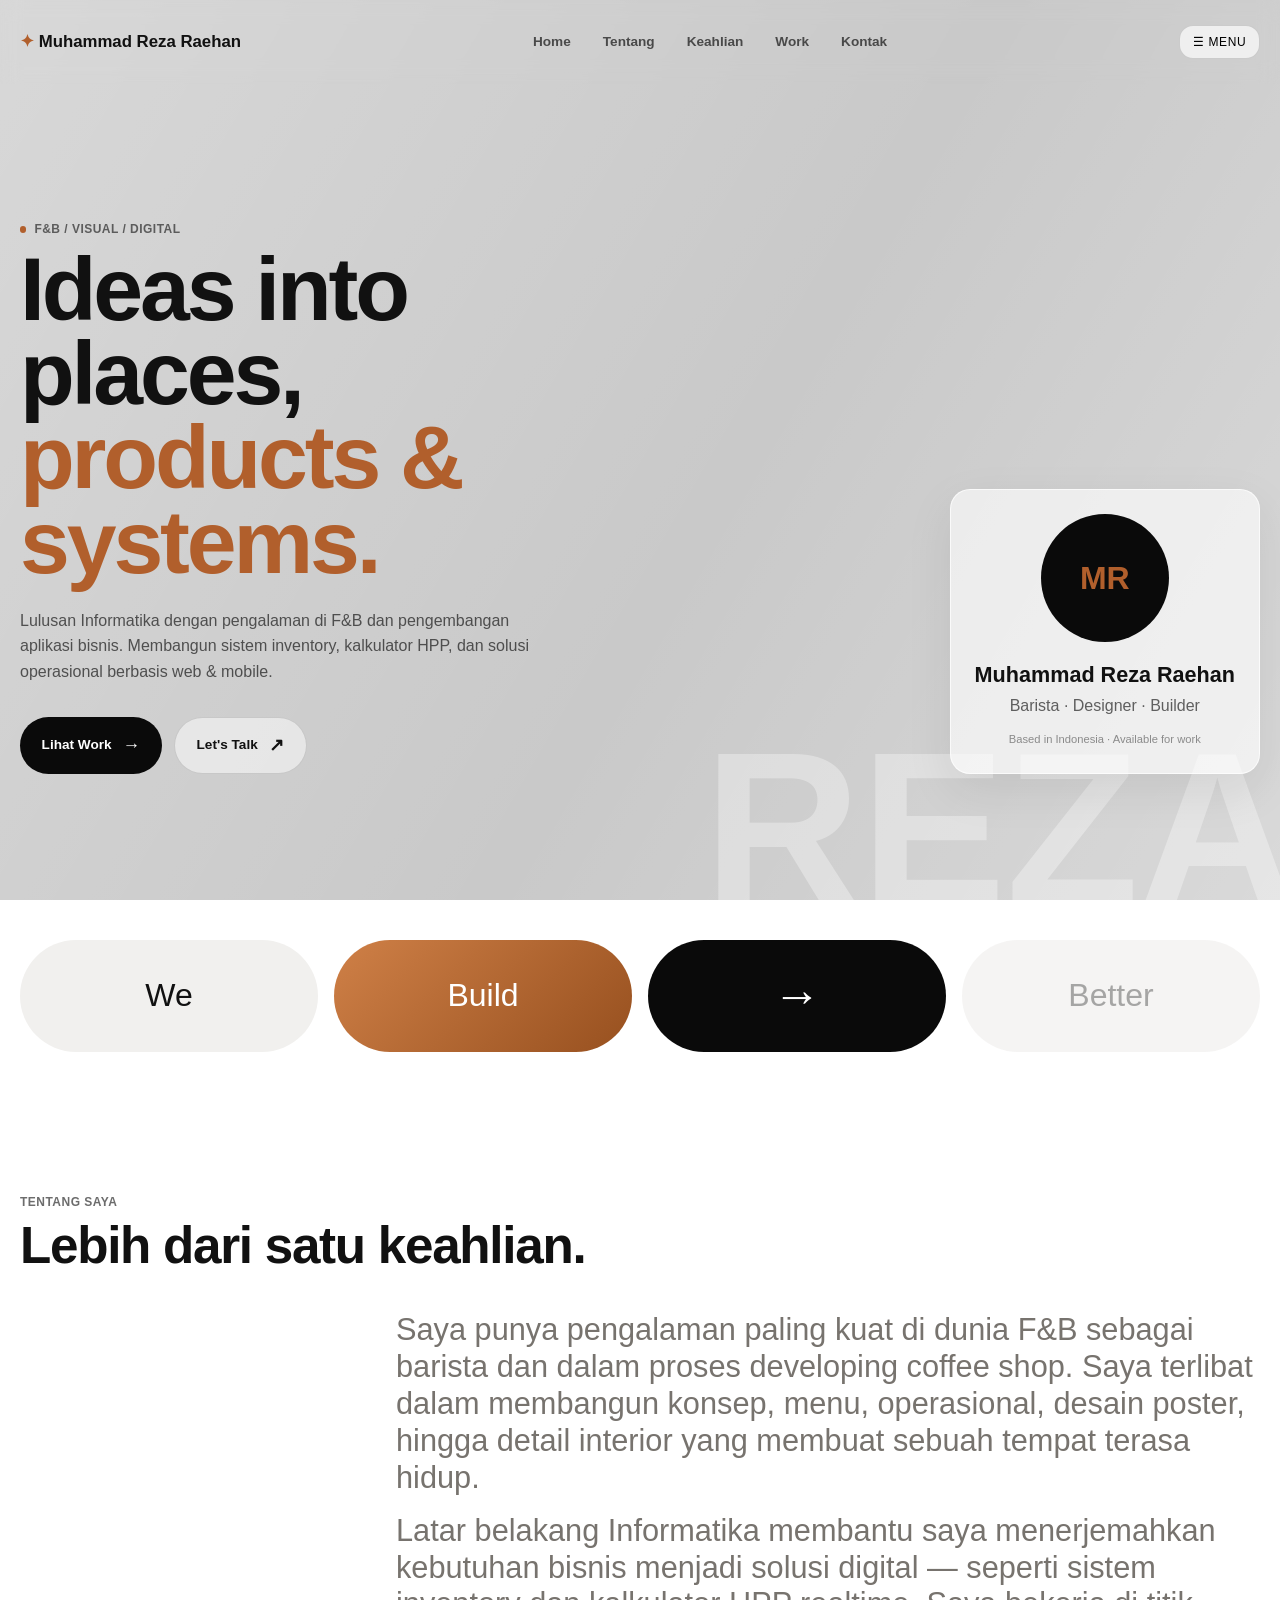
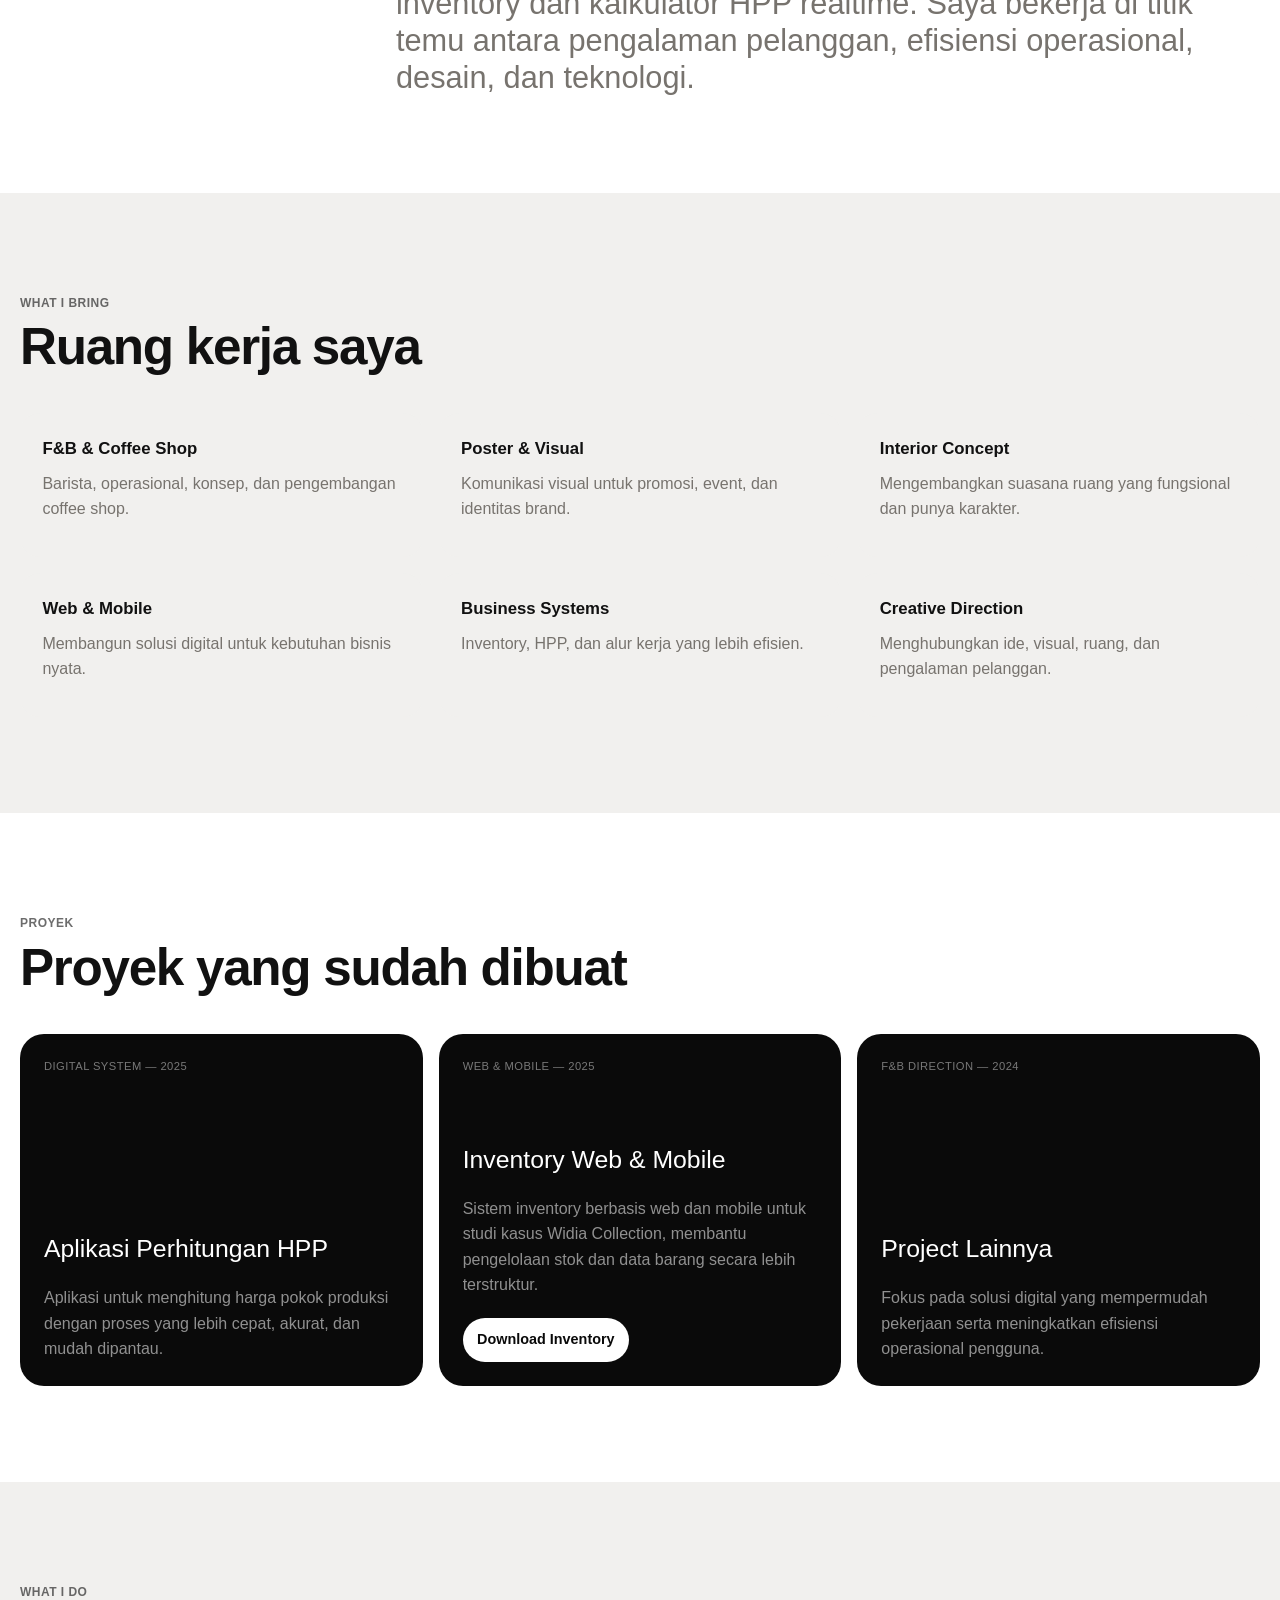
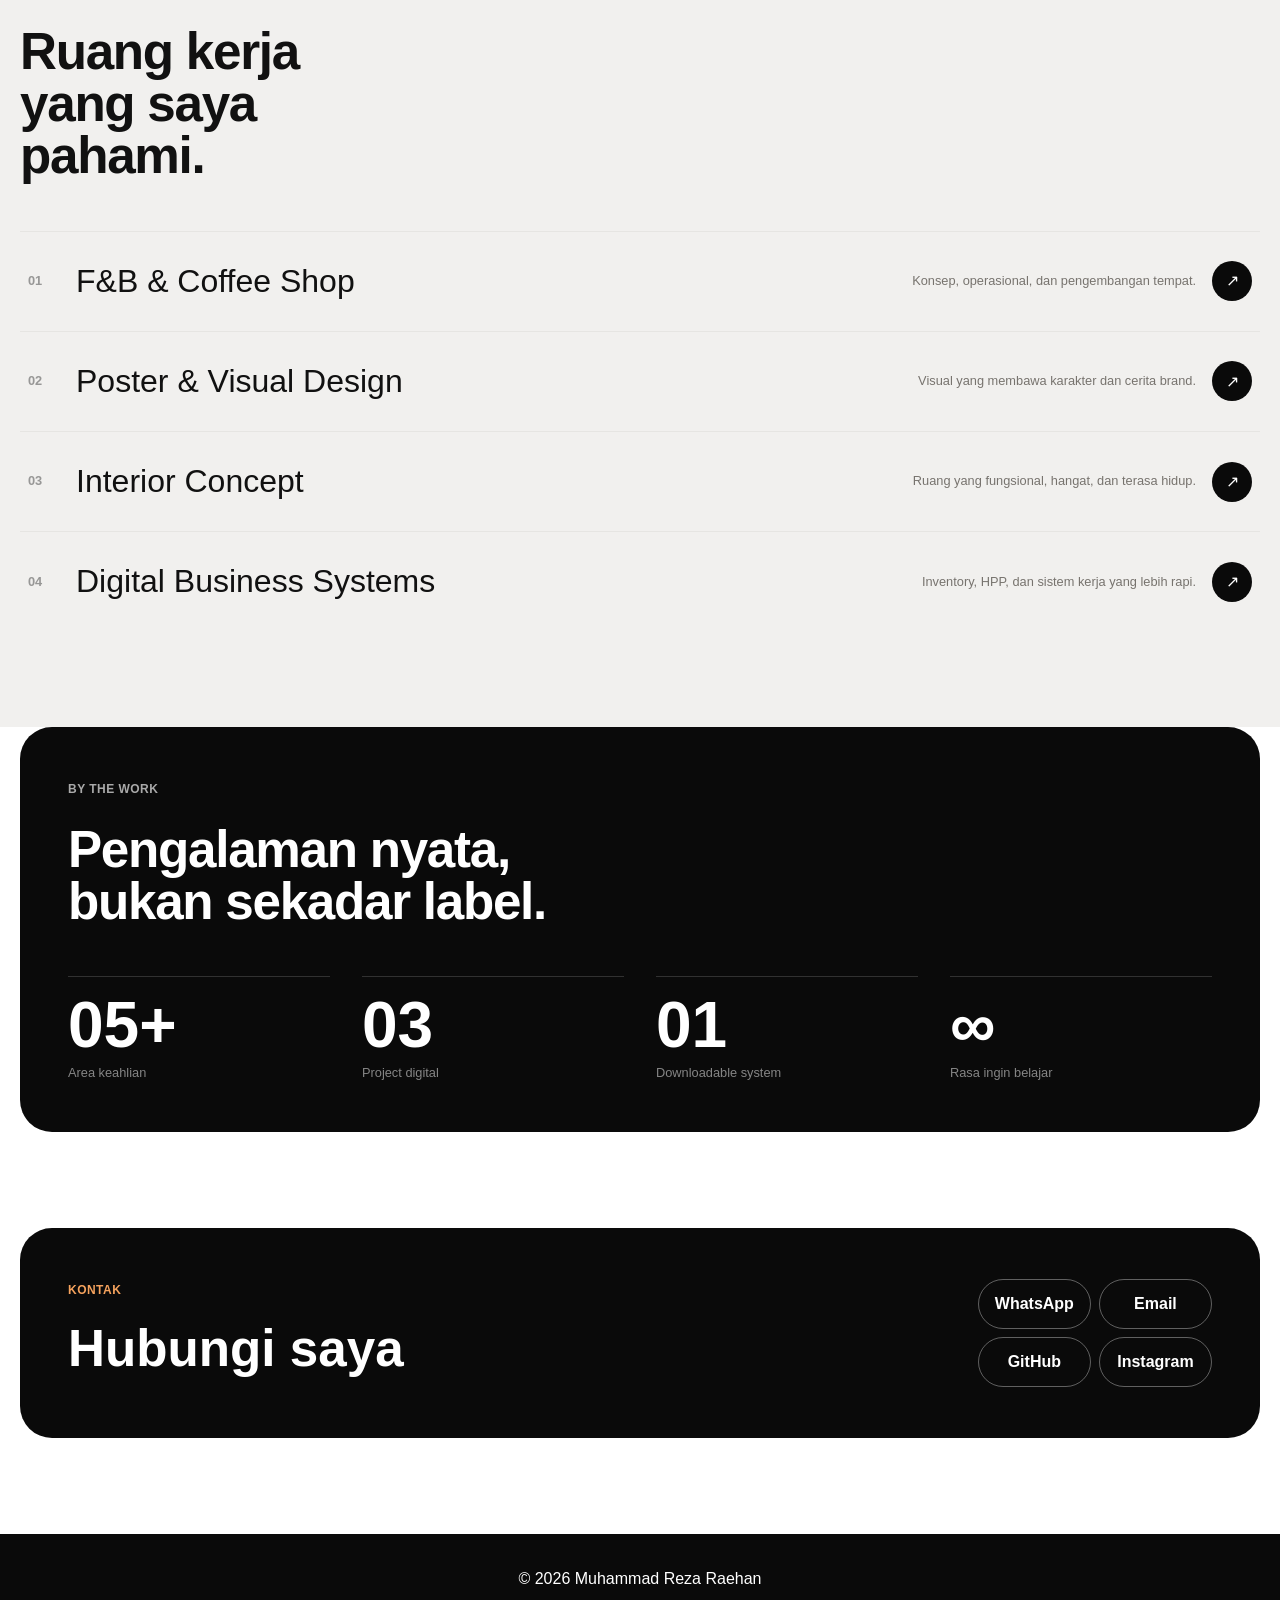
==== commit 5c975d69: "Update portfolio description" ====
--- a/index.html
+++ b/index.html
@@ -40,9 +40,7 @@
             <p class="eyebrow"><i></i> F&B / Visual / Digital</p>
             <h1>Ideas into places,<br /><em>products & systems.</em></h1>
             <p class="lead">
-              Barista, coffee shop developer, dan lulusan Informatika yang senang mengubah ide
-              menjadi pengalaman nyata — dari konsep ruang dan poster hingga sistem digital yang
-              membantu bisnis berjalan lebih rapi.
+              Lulusan Informatika dengan pengalaman di F&B dan pengembangan aplikasi bisnis. Membangun sistem inventory, kalkulator HPP, dan solusi operasional berbasis web & mobile.
             </p>
 
             <div class="actions">
@@ -75,7 +73,7 @@
           <div class="about-box">
             <p>
               Saya punya pengalaman paling kuat di dunia F&B sebagai barista dan dalam proses
-              developing coffee shop. Saya terlibat dalam membangun konsep, suasana, operasional,
+              developing coffee shop. Saya terlibat dalam membangun konsep, menu, operasional,
               desain poster, hingga detail interior yang membuat sebuah tempat terasa hidup.
             </p>
             <p>
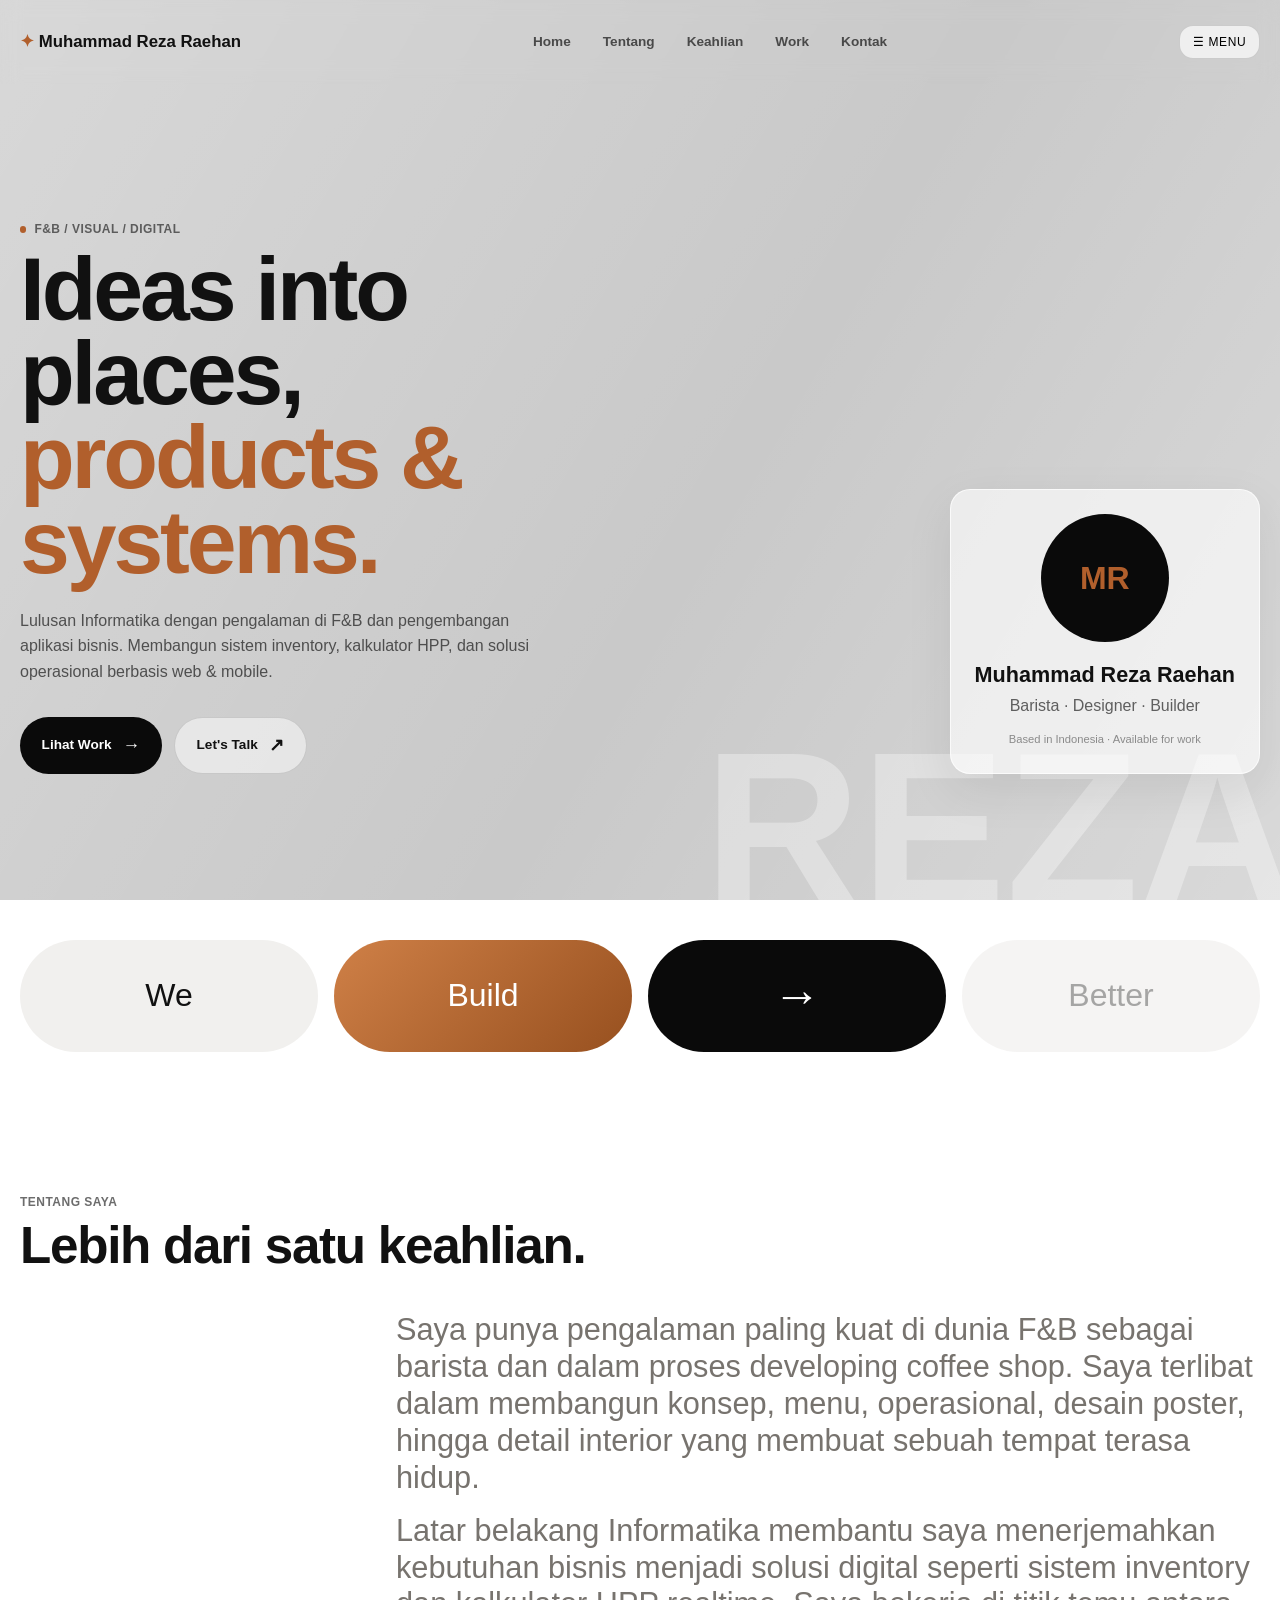
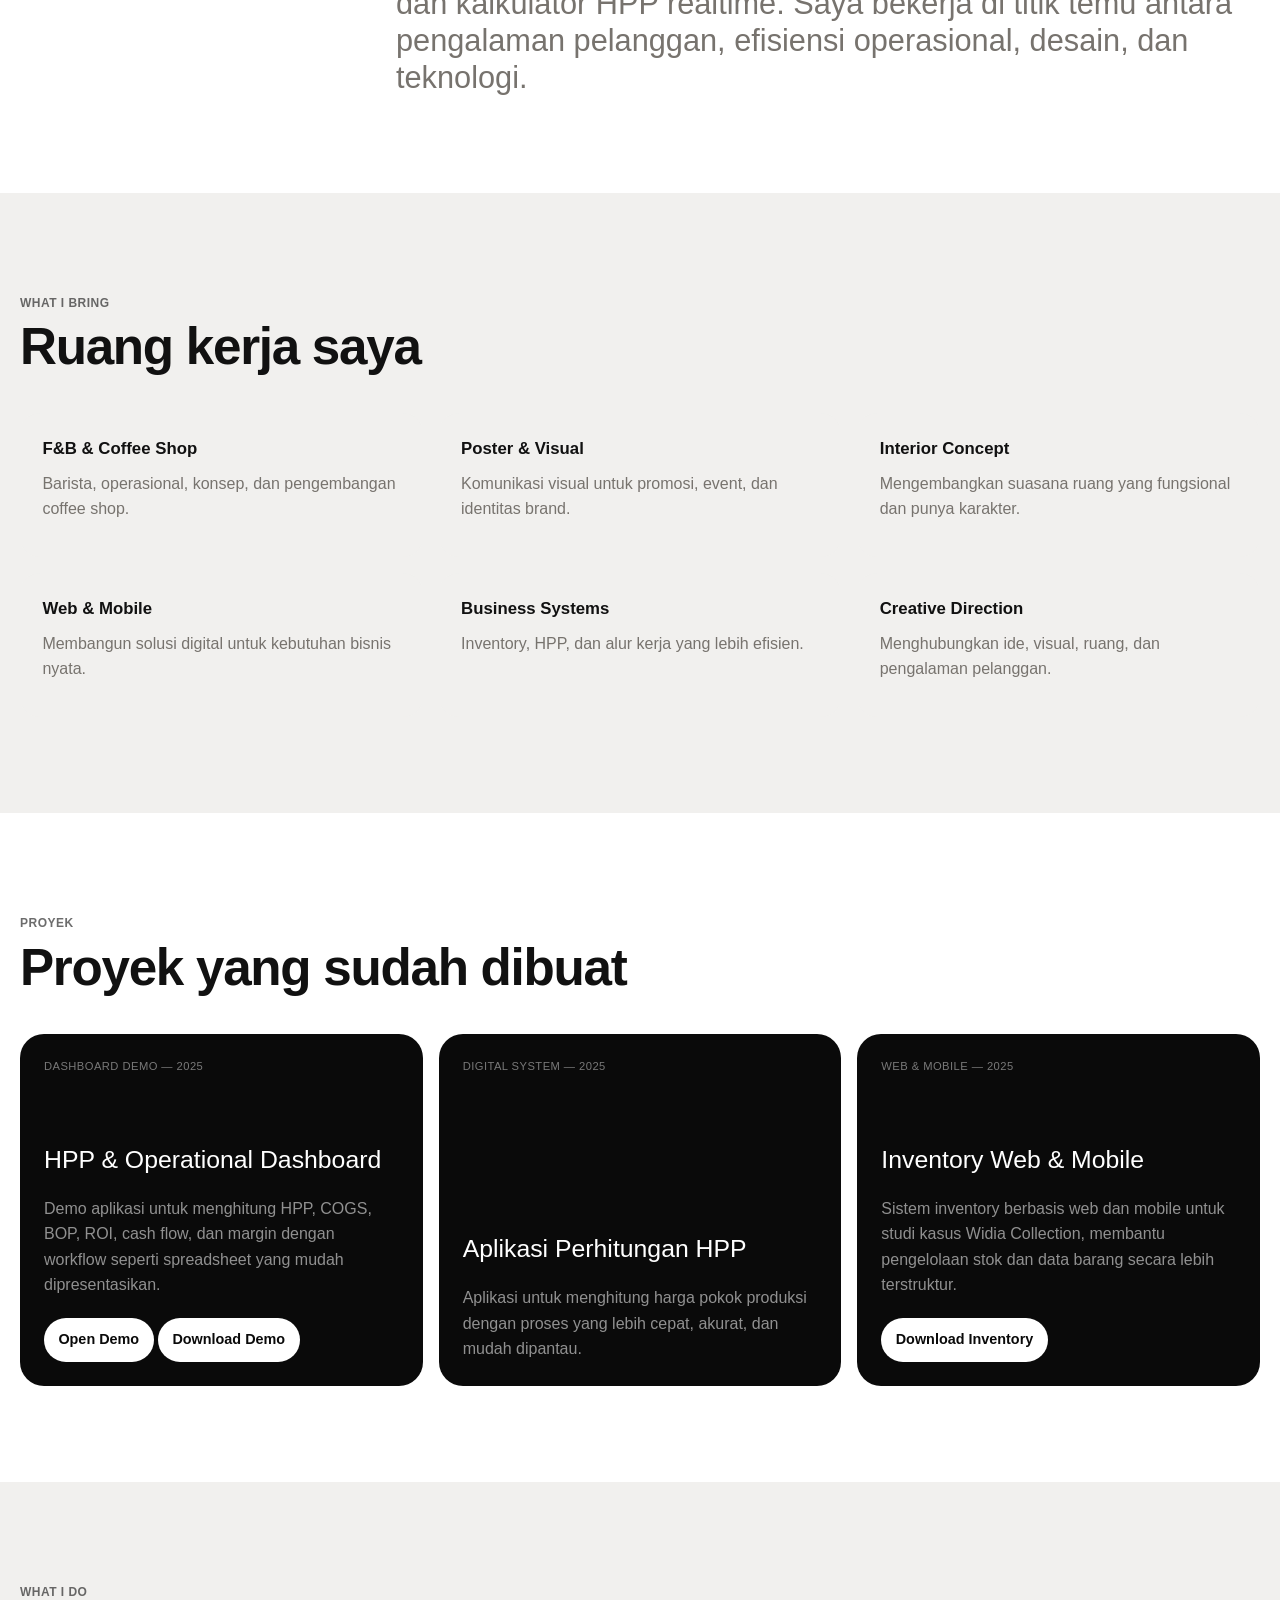
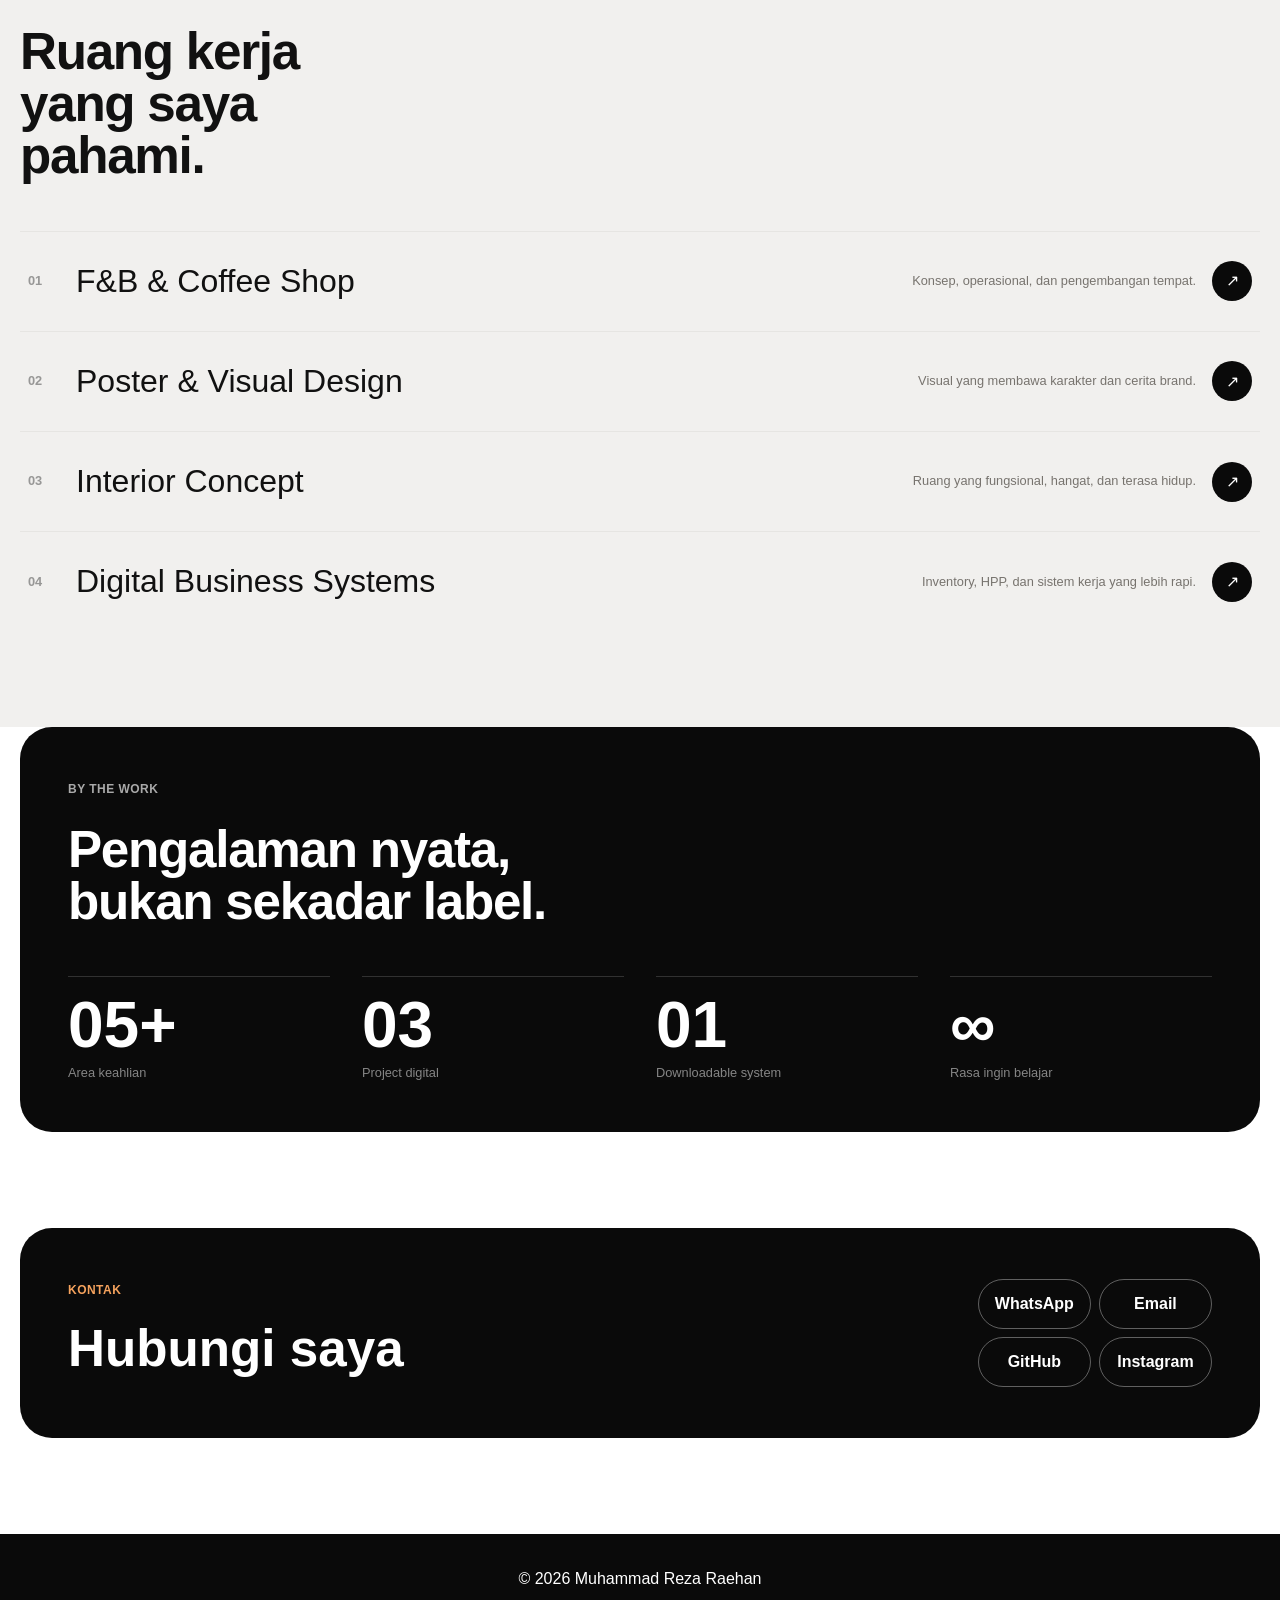
==== commit d6116038: "Update portfolio and add HPP demo download" ====
--- a/index.html
+++ b/index.html
@@ -78,7 +78,7 @@
             </p>
             <p>
               Latar belakang Informatika membantu saya menerjemahkan kebutuhan bisnis menjadi
-              solusi digital — seperti sistem inventory dan kalkulator HPP realtime. Saya bekerja
+              solusi digital seperti sistem inventory dan kalkulator HPP realtime. Saya bekerja
               di titik temu antara pengalaman pelanggan, efisiensi operasional, desain, dan teknologi.
             </p>
           </div>
@@ -129,6 +129,21 @@
           </div>
 
           <div class="projects-grid">
+            <article class="project-card">
+              <div class="project-body">
+                <div class="project-meta">Dashboard demo — 2025</div>
+                <h3>HPP & Operational Dashboard</h3>
+                <p>
+                  Demo aplikasi untuk menghitung HPP, COGS, BOP, ROI, cash flow, dan margin
+                  dengan workflow seperti spreadsheet yang mudah dipresentasikan.
+                </p>
+                <div class="project-actions">
+                  <a class="project-button" href="../hpp-demo-app/index.html" target="_blank" rel="noreferrer">Open Demo</a>
+                  <a class="project-button" href="hpp-demo.zip" download>Download Demo</a>
+                </div>
+              </div>
+            </article>
+
             <article class="project-card">
               <div class="project-body">
                 <div class="project-meta">Digital system — 2025</div>
@@ -151,17 +166,6 @@
                 <a class="project-button" href="inventory.rar" download>Download Inventory</a>
               </div>
             </article>
-
-            <article class="project-card">
-              <div class="project-body">
-                <div class="project-meta">F&B direction — 2024</div>
-                <h3>Project Lainnya</h3>
-                <p>
-                  Fokus pada solusi digital yang mempermudah pekerjaan serta meningkatkan
-                  efisiensi operasional pengguna.
-                </p>
-              </div>
-            </article>
           </div>
         </div>
       </section>
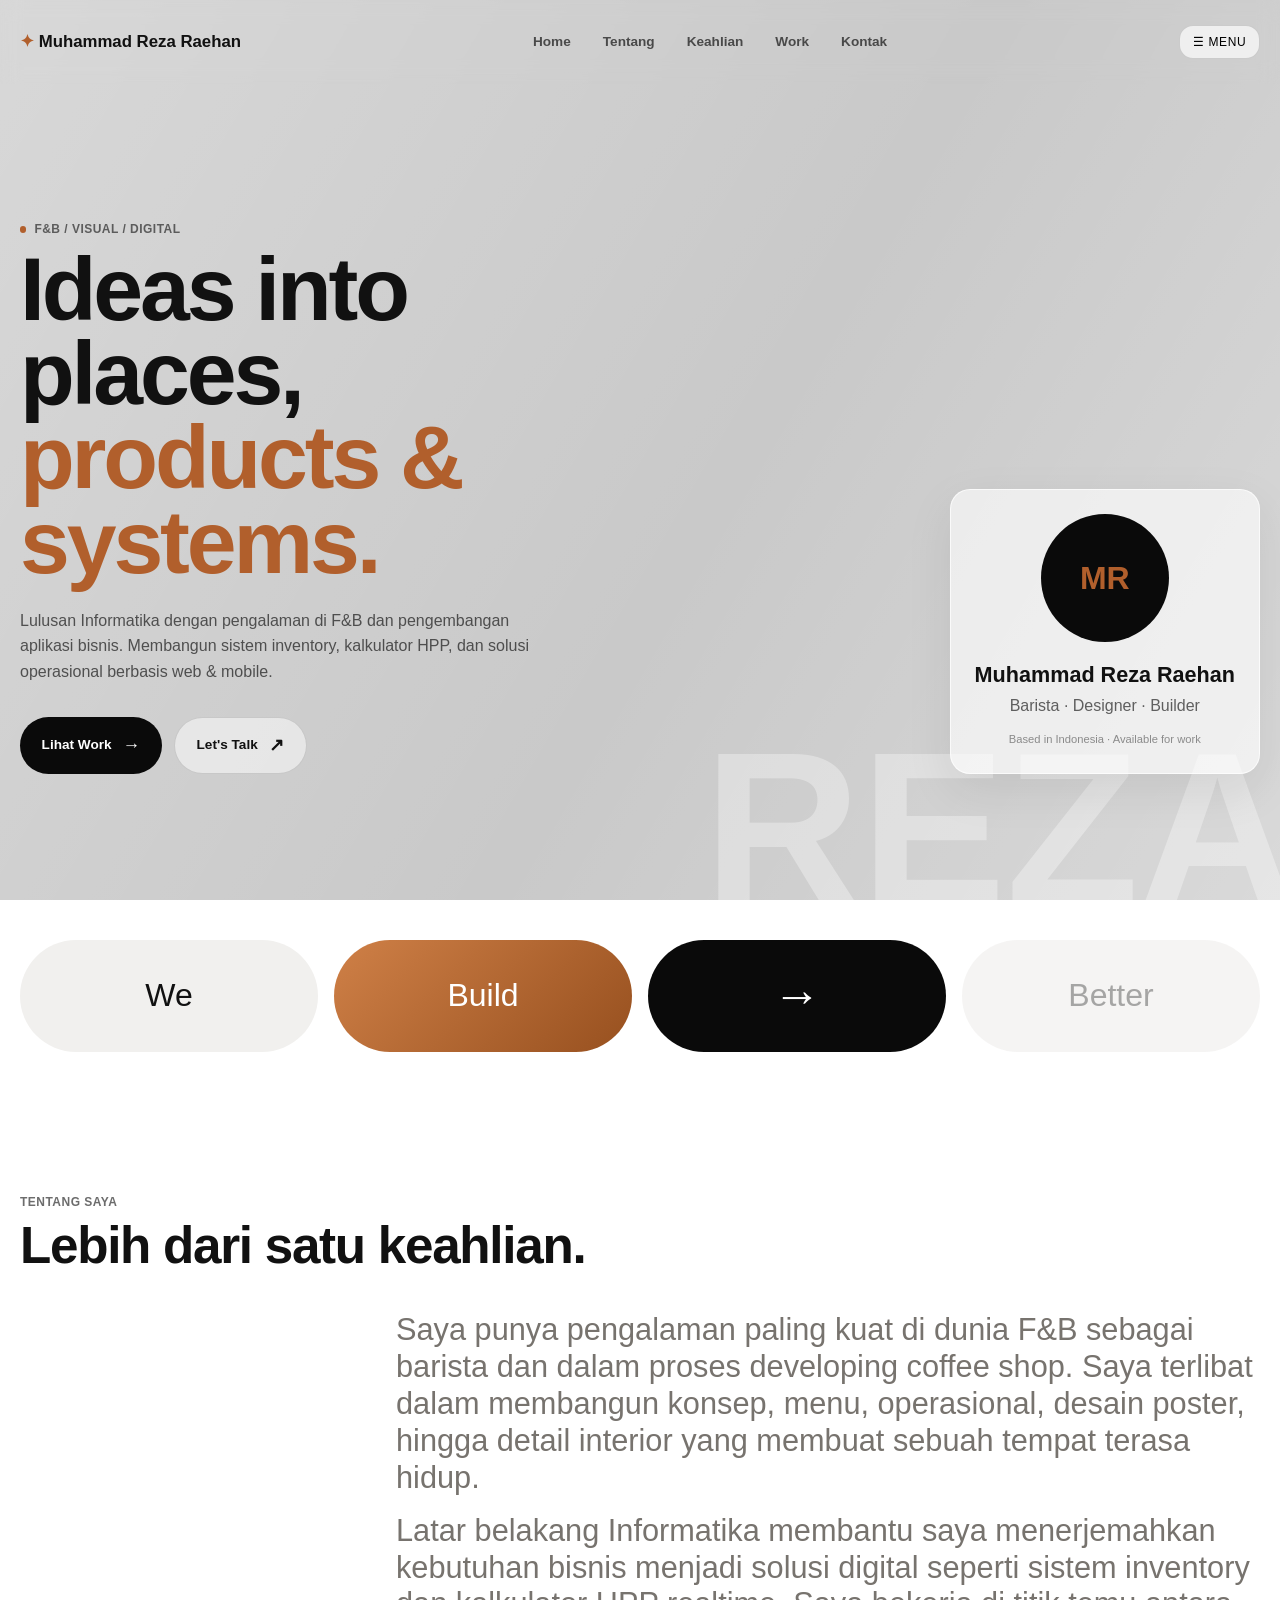
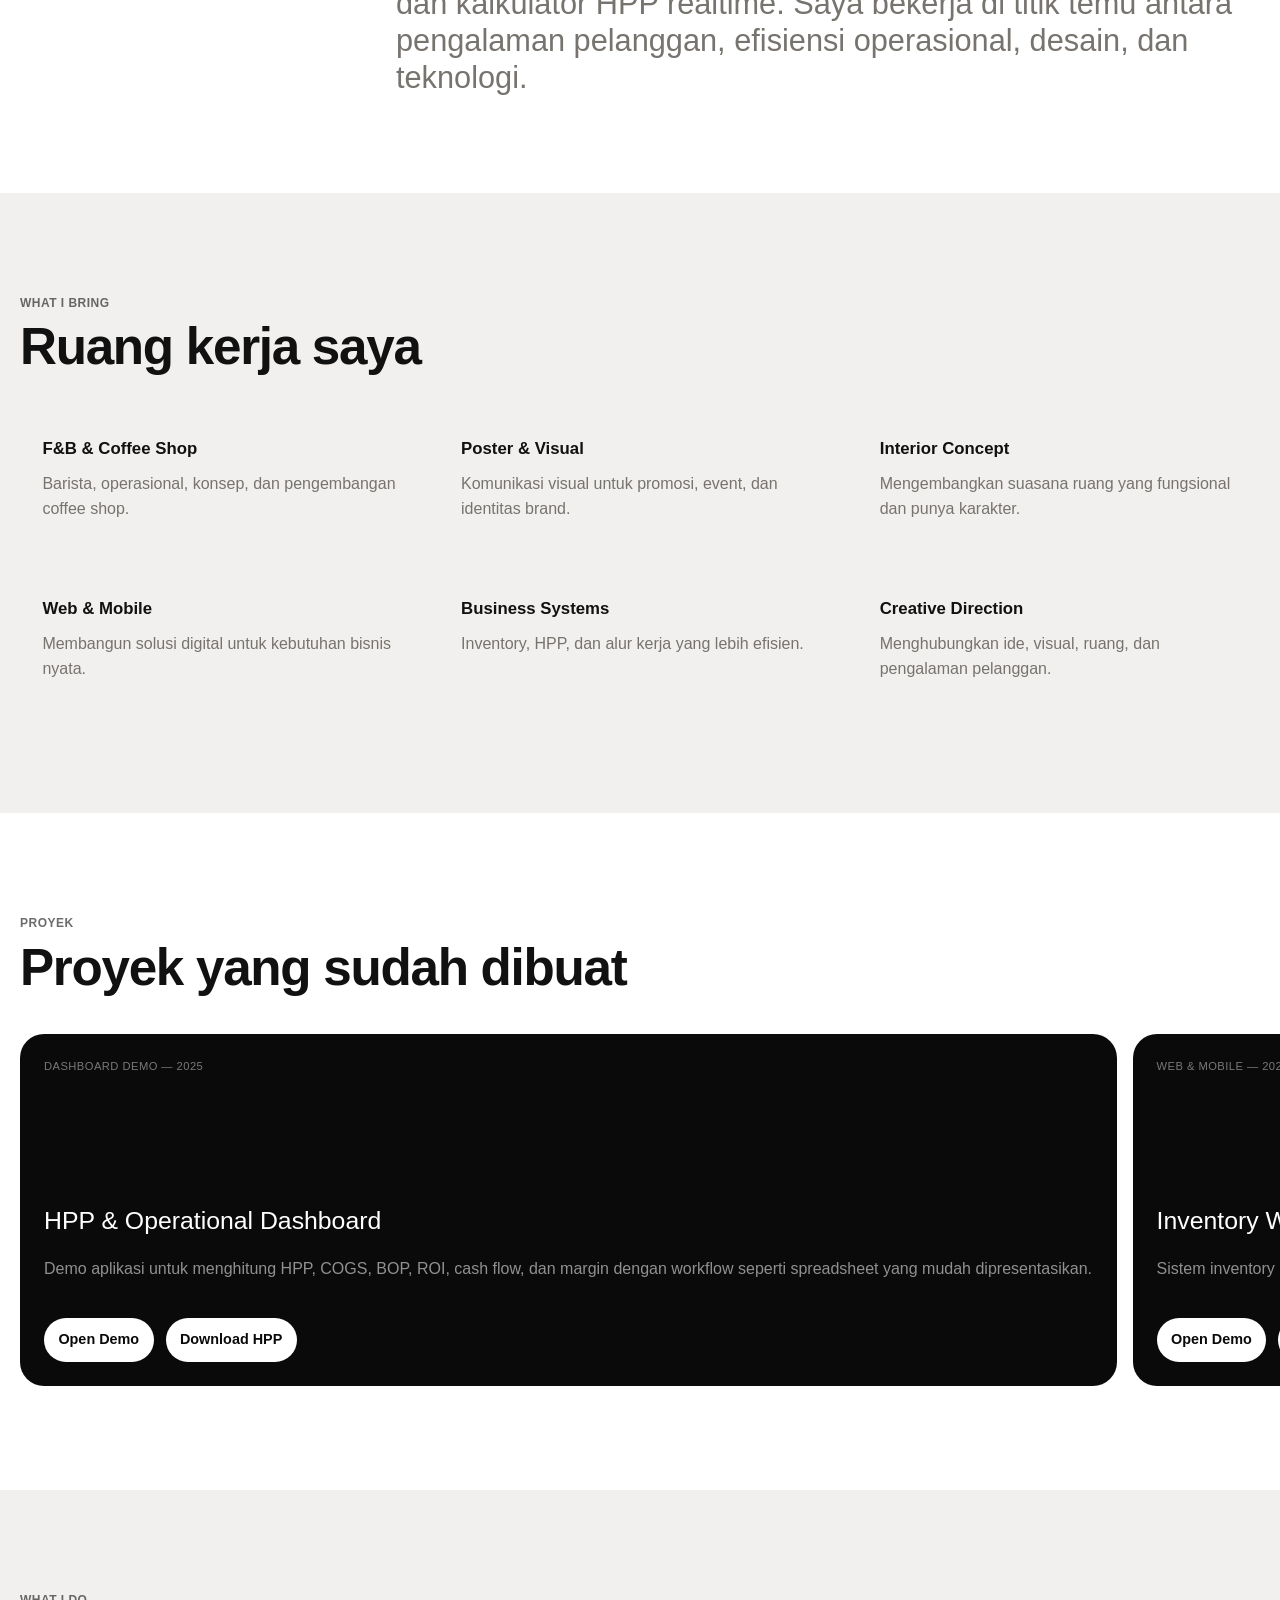
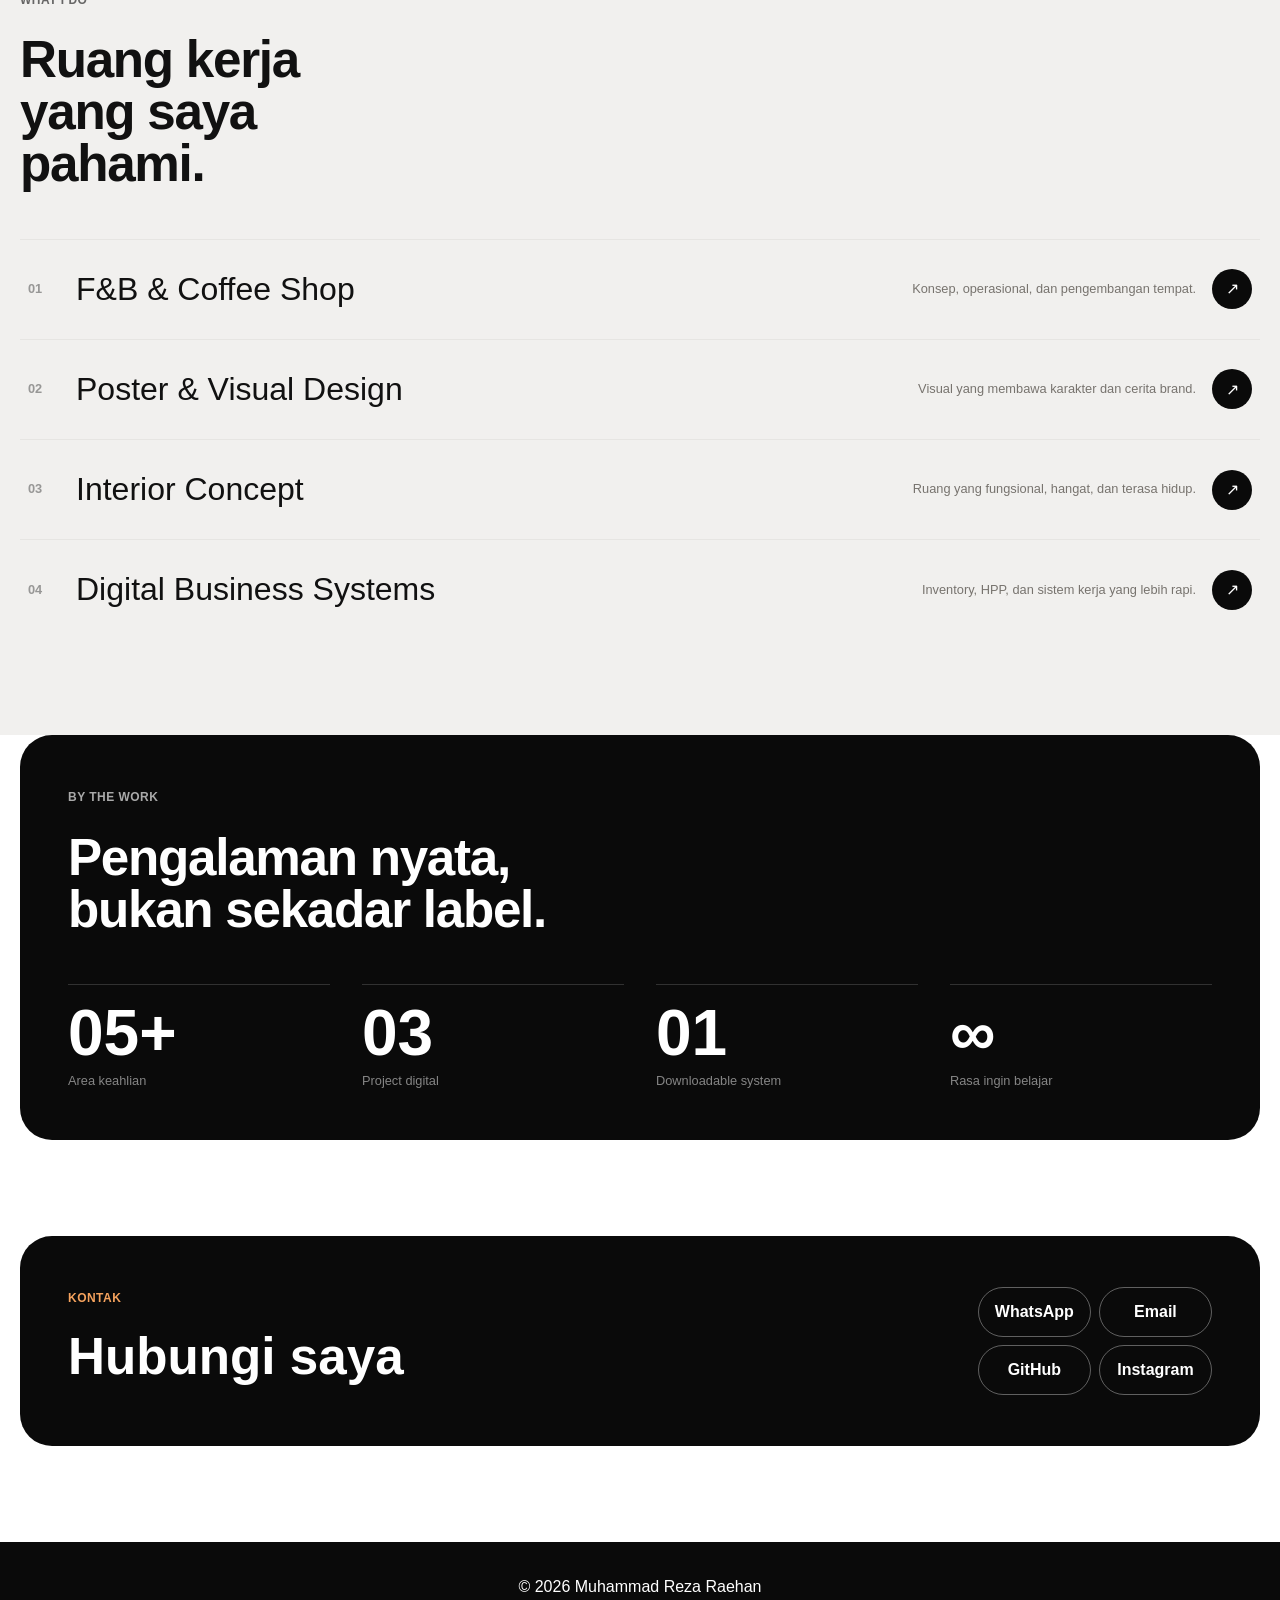
==== commit e213fc41: "Adjust project cards and demo links" ====
--- a/index.html
+++ b/index.html
@@ -128,7 +128,7 @@
             <h2>Proyek yang sudah dibuat</h2>
           </div>
 
-          <div class="projects-grid">
+          <div class="projects-grid projects-grid-scroll">
             <article class="project-card">
               <div class="project-body">
                 <div class="project-meta">Dashboard demo — 2025</div>
@@ -138,20 +138,9 @@
                   dengan workflow seperti spreadsheet yang mudah dipresentasikan.
                 </p>
                 <div class="project-actions">
-                  <a class="project-button" href="../hpp-demo-app/index.html" target="_blank" rel="noreferrer">Open Demo</a>
-                  <a class="project-button" href="hpp-demo.zip" download>Download Demo</a>
+                  <a class="project-button" href="hpp-demo-app/index.html" target="_blank" rel="noreferrer">Open Demo</a>
+                  <a class="project-button" href="hpp-demo.zip" download>Download HPP</a>
                 </div>
-              </div>
-            </article>
-
-            <article class="project-card">
-              <div class="project-body">
-                <div class="project-meta">Digital system — 2025</div>
-                <h3>Aplikasi Perhitungan HPP</h3>
-                <p>
-                  Aplikasi untuk menghitung harga pokok produksi dengan proses yang lebih cepat,
-                  akurat, dan mudah dipantau.
-                </p>
               </div>
             </article>
 
@@ -163,7 +152,21 @@
                   Sistem inventory berbasis web dan mobile untuk studi kasus Widia Collection,
                   membantu pengelolaan stok dan data barang secara lebih terstruktur.
                 </p>
-                <a class="project-button" href="inventory.rar" download>Download Inventory</a>
+                <div class="project-actions">
+                  <a class="project-button" href="inventory-demo/index.html" target="_blank" rel="noreferrer">Open Demo</a>
+                  <a class="project-button" href="inventory.rar" download>Download Inventory</a>
+                </div>
+              </div>
+            </article>
+
+            <article class="project-card">
+              <div class="project-body">
+                <div class="project-meta">F&B direction — 2024</div>
+                <h3>Project Lainnya</h3>
+                <p>
+                  Fokus pada solusi digital yang mempermudah pekerjaan serta meningkatkan
+                  efisiensi operasional pengguna.
+                </p>
               </div>
             </article>
           </div>
--- a/styles.css
+++ b/styles.css
@@ -221,8 +221,18 @@
 
 .projects-grid {
   display: grid;
-  grid-template-columns: repeat(3, minmax(0, 1fr));
+  grid-template-columns: repeat(3, minmax(280px, 1fr));
   gap: 1.25rem;
+  min-width: max-content;
+}
+
+.projects-grid-scroll {
+  display: grid;
+  grid-auto-flow: column;
+  grid-auto-columns: minmax(300px, 1fr);
+  overflow-x: auto;
+  padding-bottom: 0.5rem;
+  scrollbar-width: thin;
 }
 
 .project-card {
@@ -230,10 +240,18 @@
   border: 1px solid var(--line);
   border-radius: 20px;
   overflow: hidden;
+  min-height: 100%;
 }
 
 .project-body {
   padding: 1.5rem;
+}
+
+.project-actions {
+  display: flex;
+  flex-wrap: wrap;
+  gap: 0.75rem;
+  margin-top: 1rem;
 }
 
 .project-body h3 {
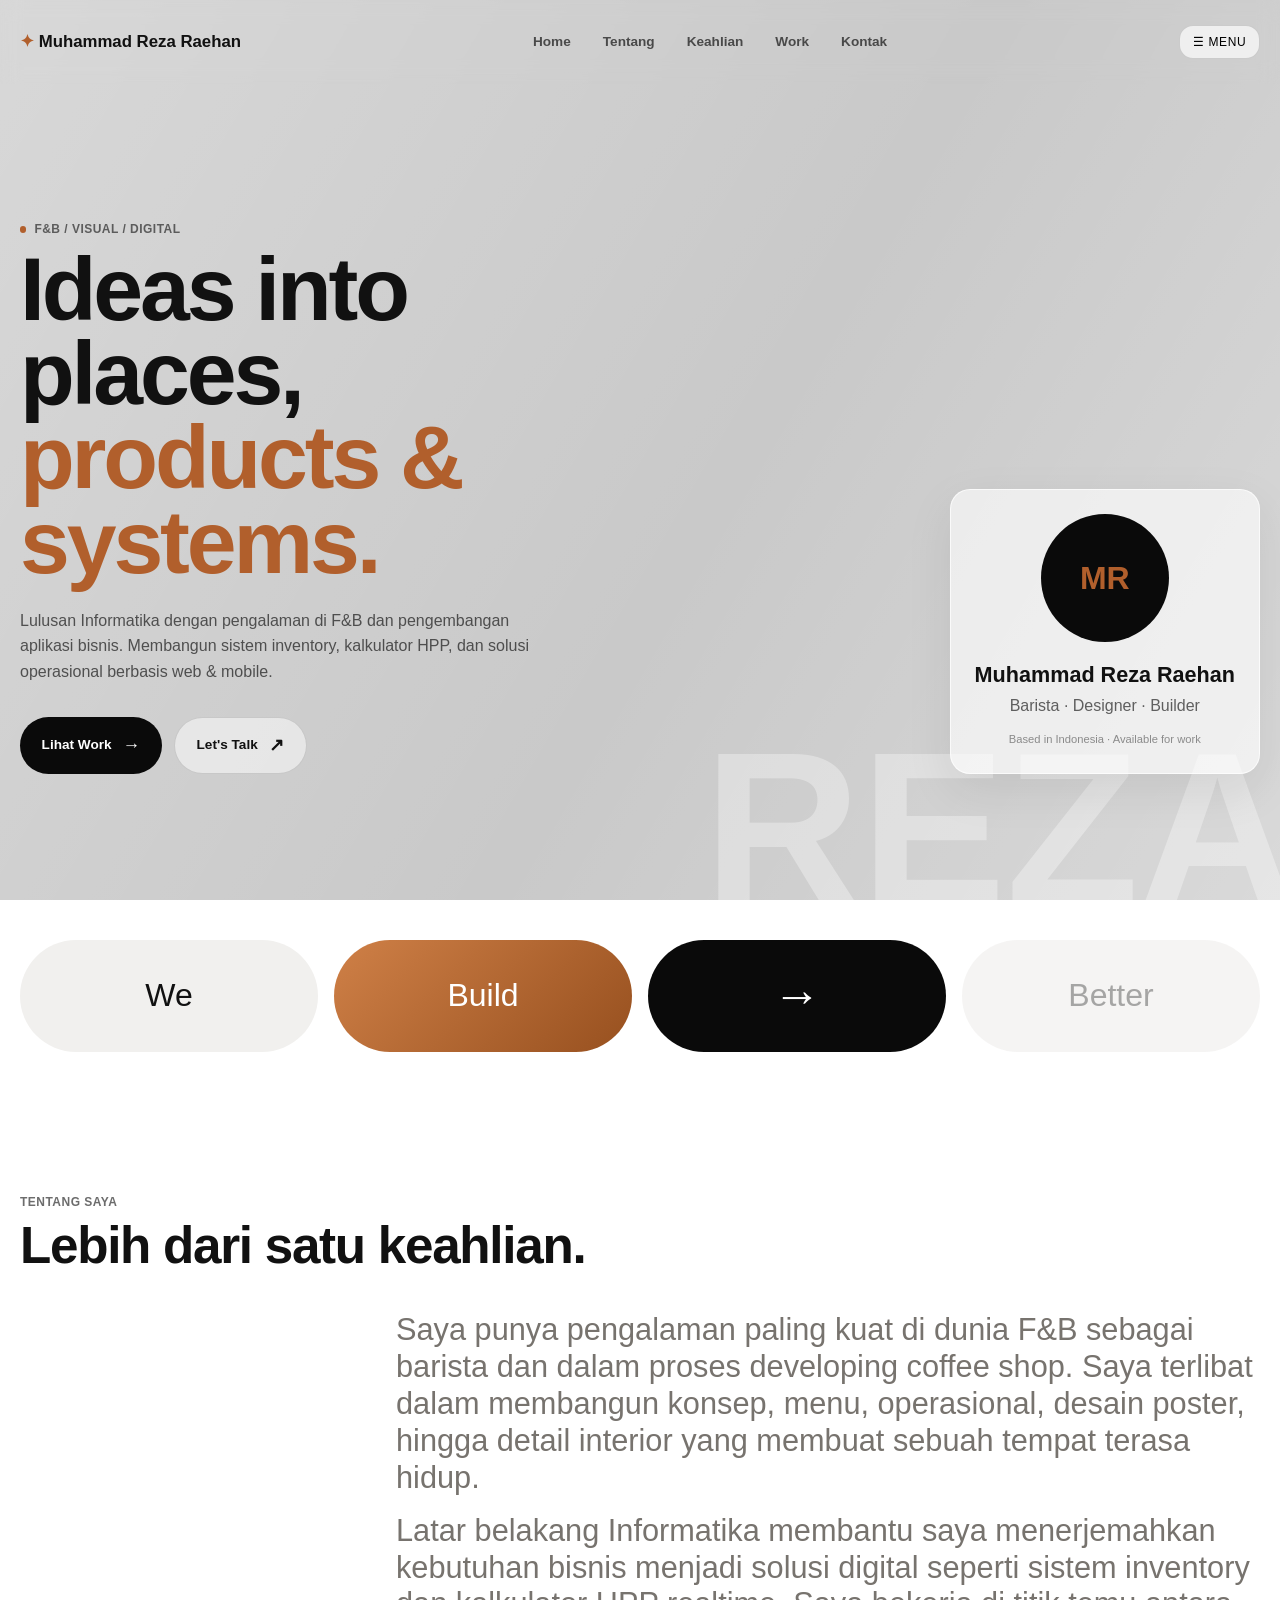
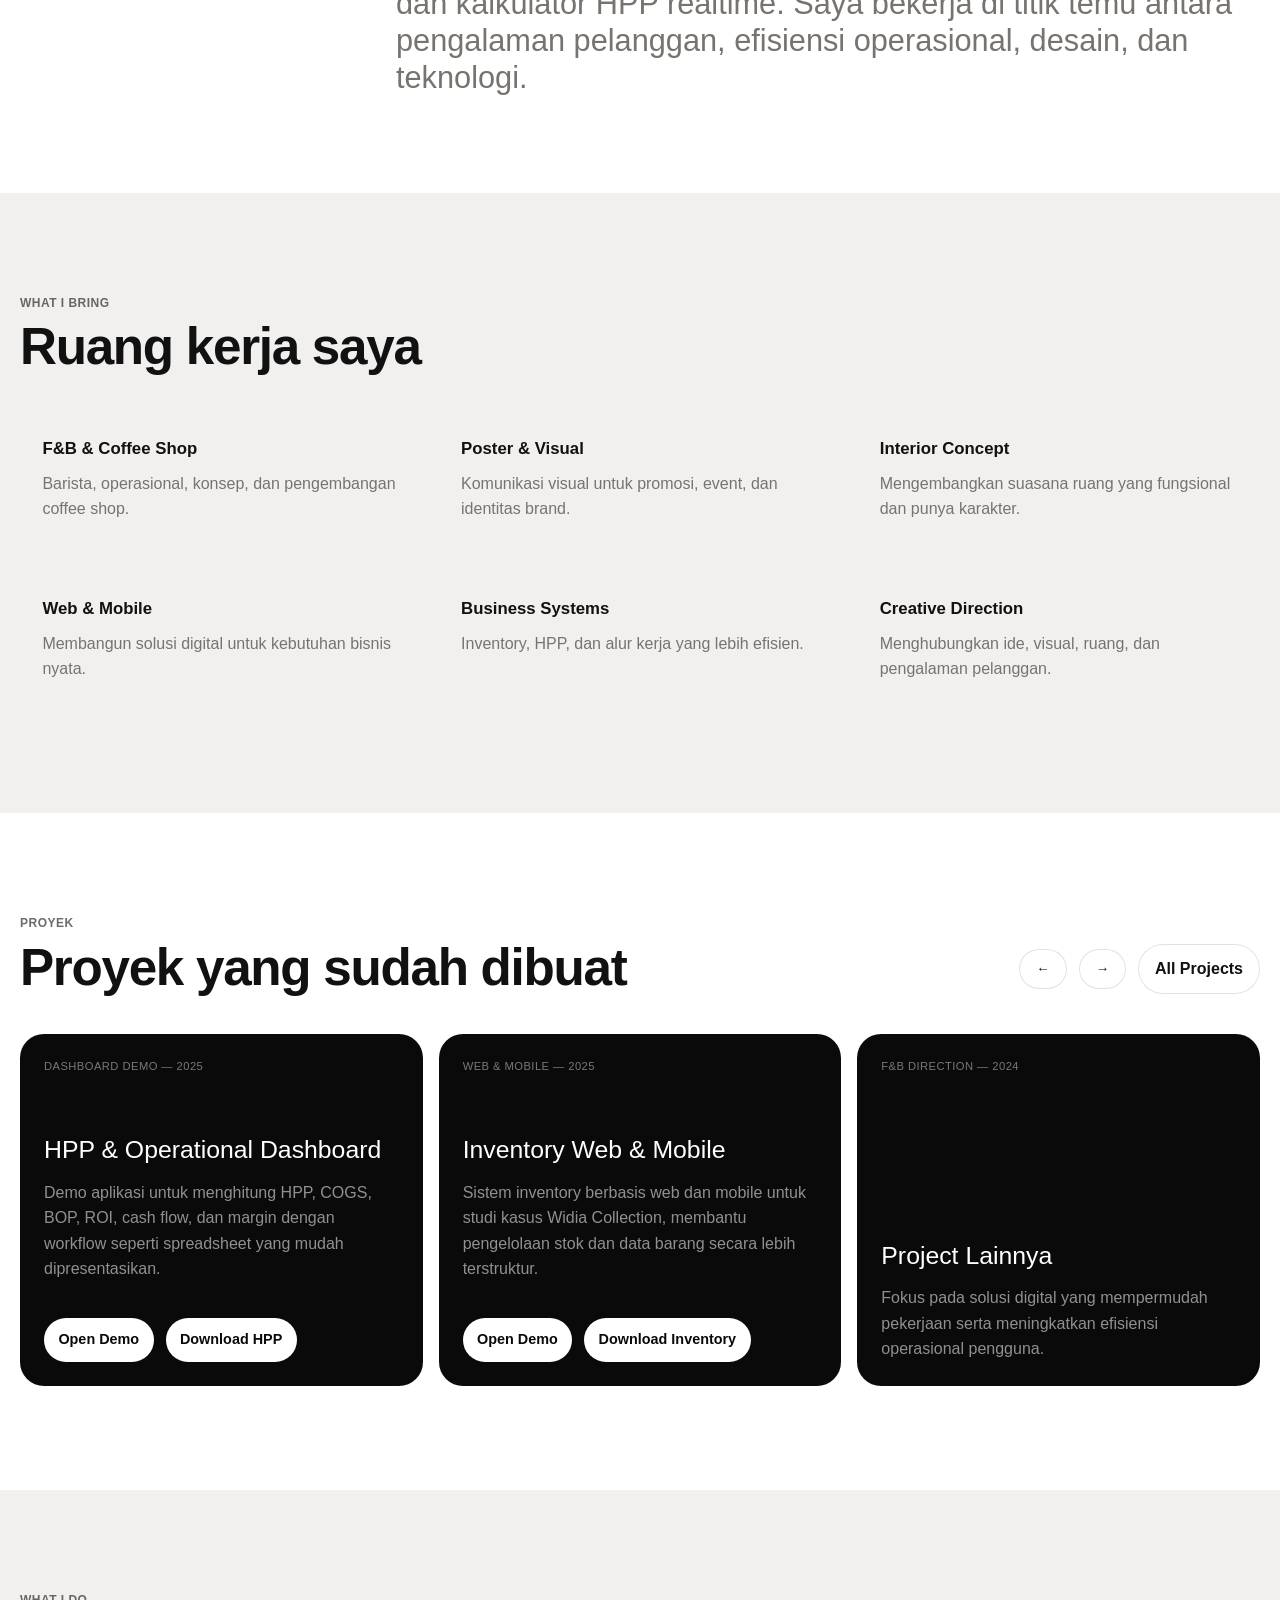
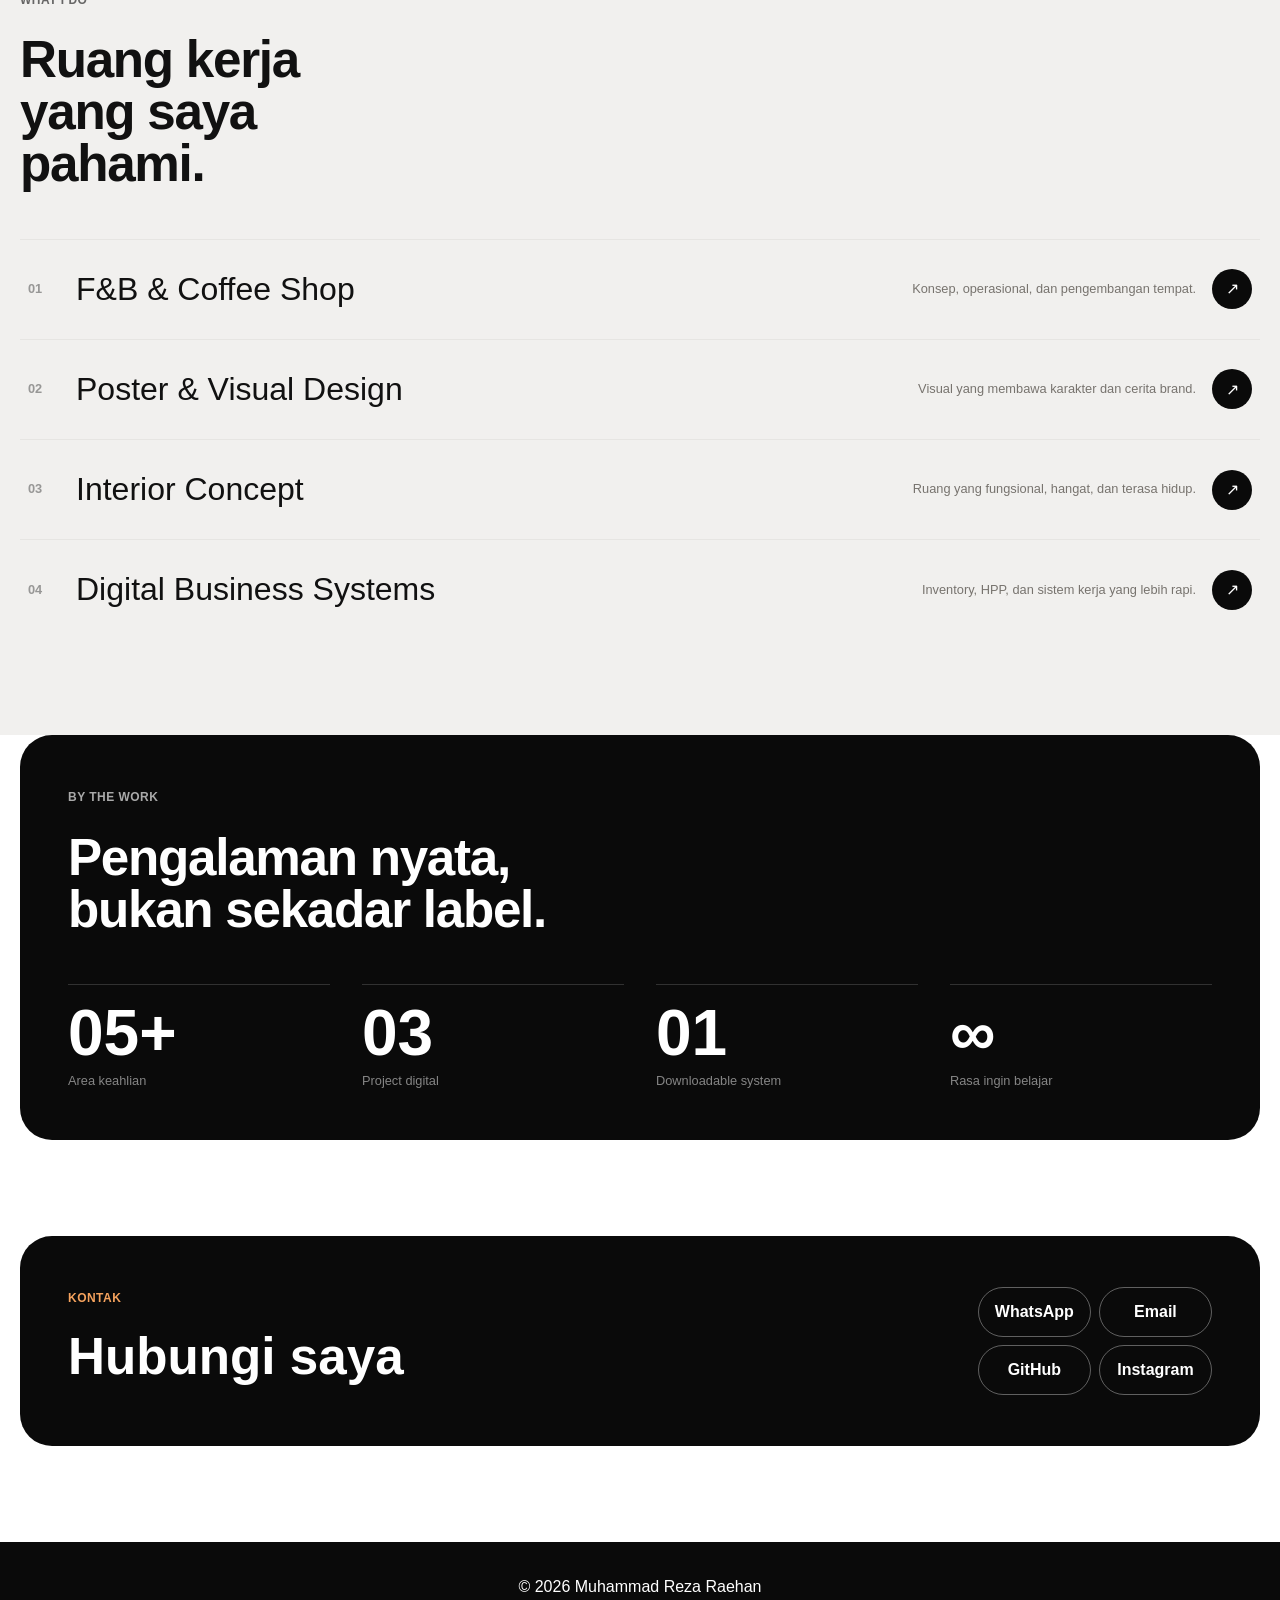
==== commit 9e7069c7: "Finalize compact project carousel" ====
--- a/index.html
+++ b/index.html
@@ -123,52 +123,61 @@
 
       <section id="projects" class="section">
         <div class="container">
-          <div class="section-heading">
-            <p class="eyebrow">Proyek</p>
-            <h2>Proyek yang sudah dibuat</h2>
-          </div>
-
-          <div class="projects-grid projects-grid-scroll">
-            <article class="project-card">
-              <div class="project-body">
-                <div class="project-meta">Dashboard demo — 2025</div>
-                <h3>HPP & Operational Dashboard</h3>
-                <p>
-                  Demo aplikasi untuk menghitung HPP, COGS, BOP, ROI, cash flow, dan margin
-                  dengan workflow seperti spreadsheet yang mudah dipresentasikan.
-                </p>
-                <div class="project-actions">
-                  <a class="project-button" href="hpp-demo-app/index.html" target="_blank" rel="noreferrer">Open Demo</a>
-                  <a class="project-button" href="hpp-demo.zip" download>Download HPP</a>
+          <div class="section-heading project-heading">
+            <div>
+              <p class="eyebrow">Proyek</p>
+              <h2>Proyek yang sudah dibuat</h2>
+            </div>
+            <div class="project-controls">
+              <button class="project-scroll-btn" type="button" data-dir="prev" aria-label="Previous project">←</button>
+              <button class="project-scroll-btn" type="button" data-dir="next" aria-label="Next project">→</button>
+              <a class="project-all-btn" href="#projects">All Projects</a>
+            </div>
+          </div>
+
+          <div class="projects-wrap">
+            <div class="projects-grid projects-grid-scroll" id="projectCarousel">
+              <article class="project-card">
+                <div class="project-body">
+                  <div class="project-meta">Dashboard demo — 2025</div>
+                  <h3>HPP & Operational Dashboard</h3>
+                  <p>
+                    Demo aplikasi untuk menghitung HPP, COGS, BOP, ROI, cash flow, dan margin
+                    dengan workflow seperti spreadsheet yang mudah dipresentasikan.
+                  </p>
+                  <div class="project-actions">
+                    <a class="project-button" href="hpp-demo-app/index.html" target="_blank" rel="noreferrer">Open Demo</a>
+                    <a class="project-button" href="hpp-demo.zip" download>Download HPP</a>
+                  </div>
                 </div>
-              </div>
-            </article>
-
-            <article class="project-card">
-              <div class="project-body">
-                <div class="project-meta">Web & mobile — 2025</div>
-                <h3>Inventory Web & Mobile</h3>
-                <p>
-                  Sistem inventory berbasis web dan mobile untuk studi kasus Widia Collection,
-                  membantu pengelolaan stok dan data barang secara lebih terstruktur.
-                </p>
-                <div class="project-actions">
-                  <a class="project-button" href="inventory-demo/index.html" target="_blank" rel="noreferrer">Open Demo</a>
-                  <a class="project-button" href="inventory.rar" download>Download Inventory</a>
+              </article>
+
+              <article class="project-card">
+                <div class="project-body">
+                  <div class="project-meta">Web & mobile — 2025</div>
+                  <h3>Inventory Web & Mobile</h3>
+                  <p>
+                    Sistem inventory berbasis web dan mobile untuk studi kasus Widia Collection,
+                    membantu pengelolaan stok dan data barang secara lebih terstruktur.
+                  </p>
+                  <div class="project-actions">
+                    <a class="project-button" href="inventory-demo/index.html" target="_blank" rel="noreferrer">Open Demo</a>
+                    <a class="project-button" href="inventory.rar" download>Download Inventory</a>
+                  </div>
                 </div>
-              </div>
-            </article>
-
-            <article class="project-card">
-              <div class="project-body">
-                <div class="project-meta">F&B direction — 2024</div>
-                <h3>Project Lainnya</h3>
-                <p>
-                  Fokus pada solusi digital yang mempermudah pekerjaan serta meningkatkan
-                  efisiensi operasional pengguna.
-                </p>
-              </div>
-            </article>
+              </article>
+
+              <article class="project-card">
+                <div class="project-body">
+                  <div class="project-meta">F&B direction — 2024</div>
+                  <h3>Project Lainnya</h3>
+                  <p>
+                    Fokus pada solusi digital yang mempermudah pekerjaan serta meningkatkan
+                    efisiensi operasional pengguna.
+                  </p>
+                </div>
+              </article>
+            </div>
           </div>
         </div>
       </section>
--- a/styles.css
+++ b/styles.css
@@ -219,20 +219,50 @@
   color: var(--muted);
 }
 
+.project-heading {
+  display: flex;
+  justify-content: space-between;
+  align-items: end;
+  gap: 1rem;
+}
+
+.project-controls {
+  display: flex;
+  align-items: center;
+  gap: 0.75rem;
+}
+
+.project-scroll-btn,
+.project-all-btn {
+  border: 1px solid rgba(17, 17, 17, 0.12);
+  background: rgba(255, 255, 255, 0.7);
+  color: var(--text);
+  border-radius: 999px;
+  padding: 0.7rem 1rem;
+  font-weight: 600;
+  cursor: pointer;
+  transition: transform 0.2s ease, background 0.2s ease;
+}
+
+.project-scroll-btn:hover,
+.project-all-btn:hover {
+  transform: translateY(-2px);
+  background: rgba(255, 255, 255, 1);
+}
+
+.projects-wrap {
+  overflow: hidden;
+}
+
 .projects-grid {
   display: grid;
-  grid-template-columns: repeat(3, minmax(280px, 1fr));
+  grid-auto-flow: column;
+  grid-auto-columns: minmax(320px, 1fr);
   gap: 1.25rem;
-  min-width: max-content;
-}
-
-.projects-grid-scroll {
-  display: grid;
-  grid-auto-flow: column;
-  grid-auto-columns: minmax(300px, 1fr);
   overflow-x: auto;
   padding-bottom: 0.5rem;
   scrollbar-width: thin;
+  scroll-behavior: smooth;
 }
 
 .project-card {
@@ -245,6 +275,11 @@
 
 .project-body {
   padding: 1.5rem;
+}
+
+.project-body h3 {
+  font-size: clamp(1.5rem, 2vw, 2.2rem);
+  line-height: 1.1;
 }
 
 .project-actions {
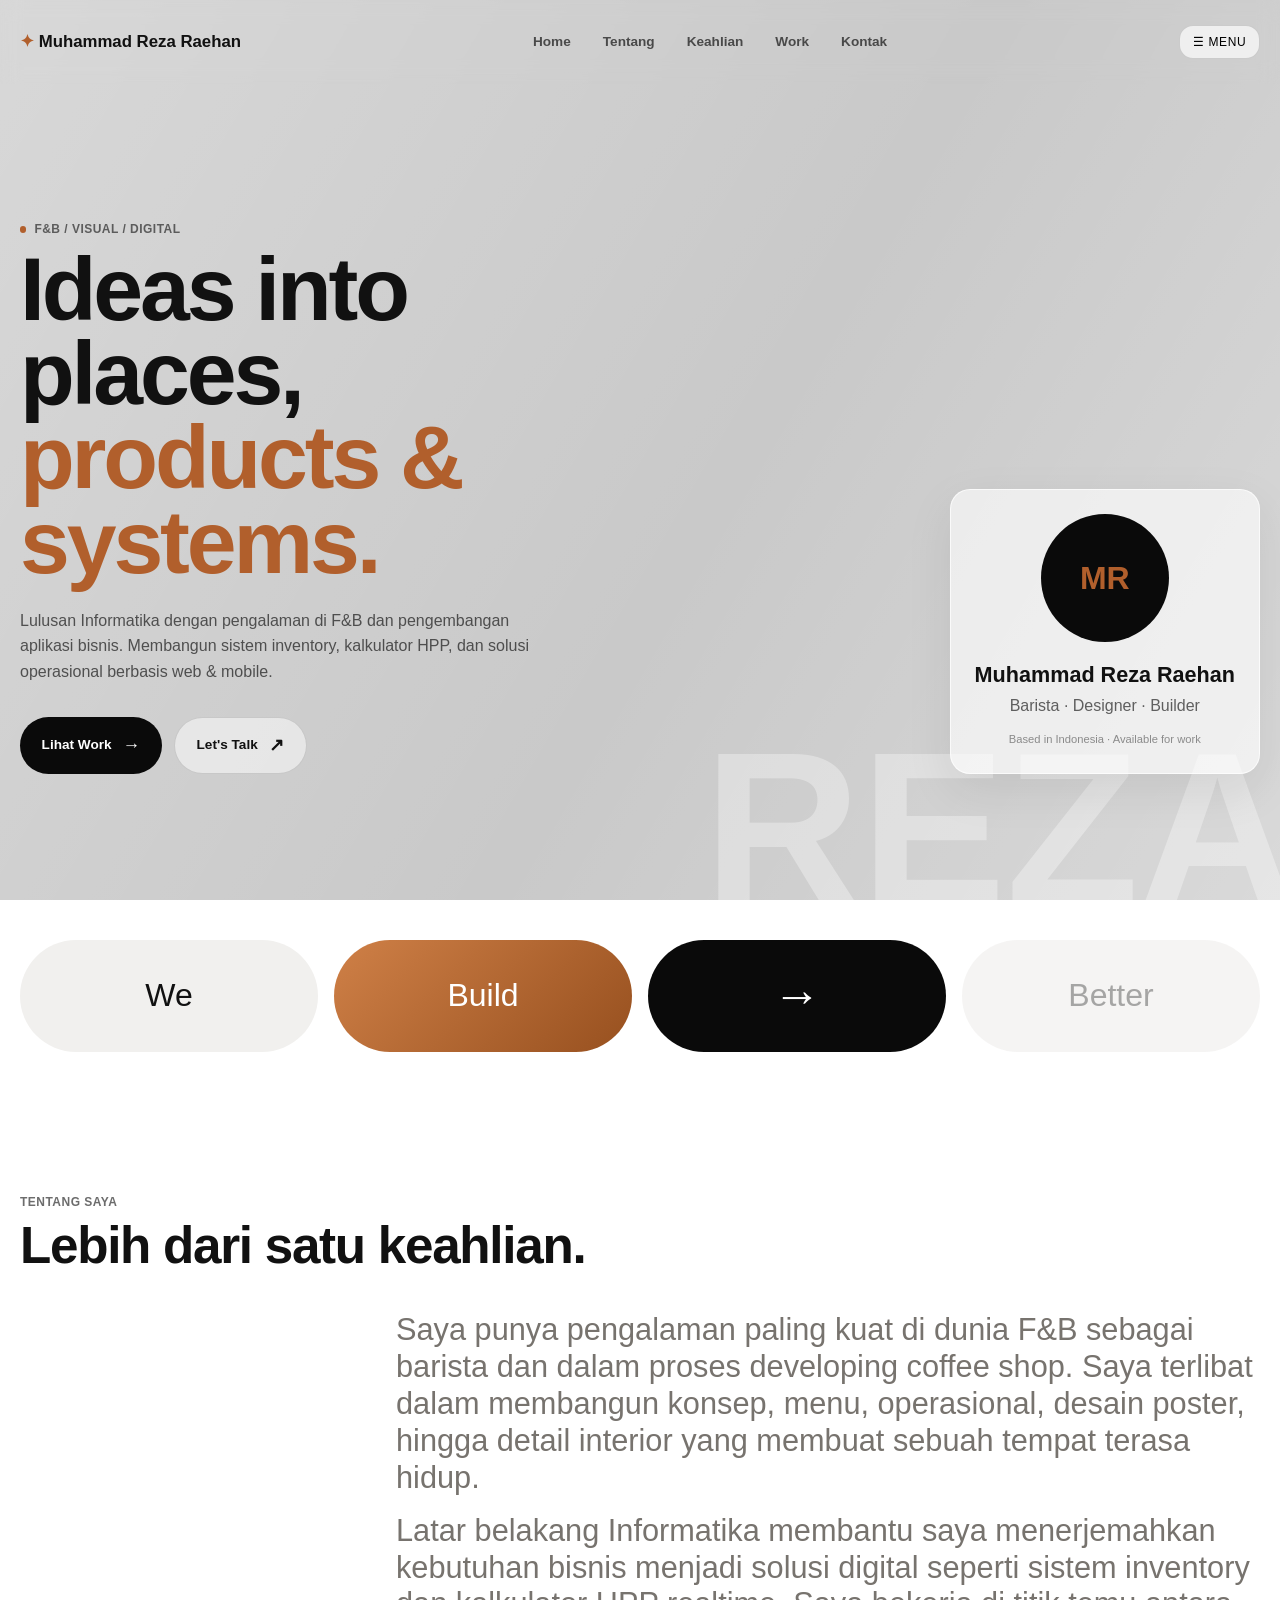
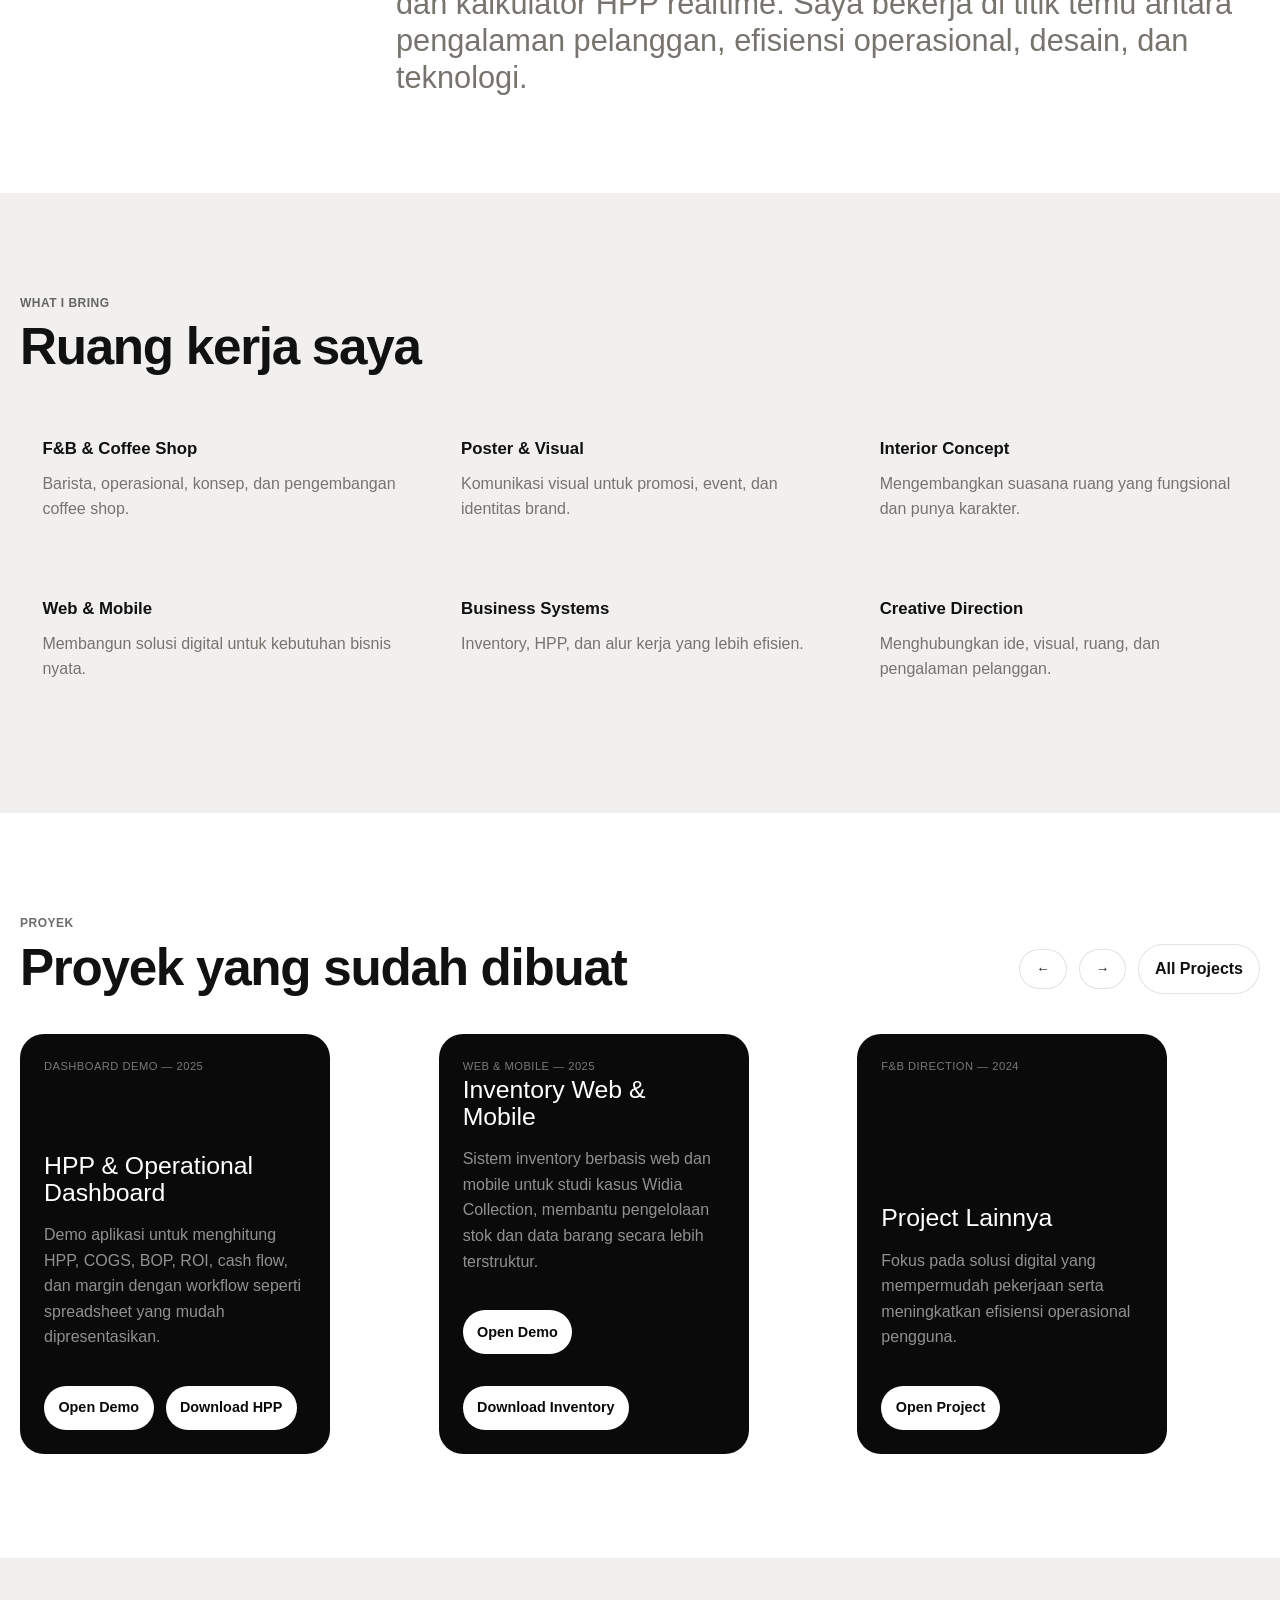
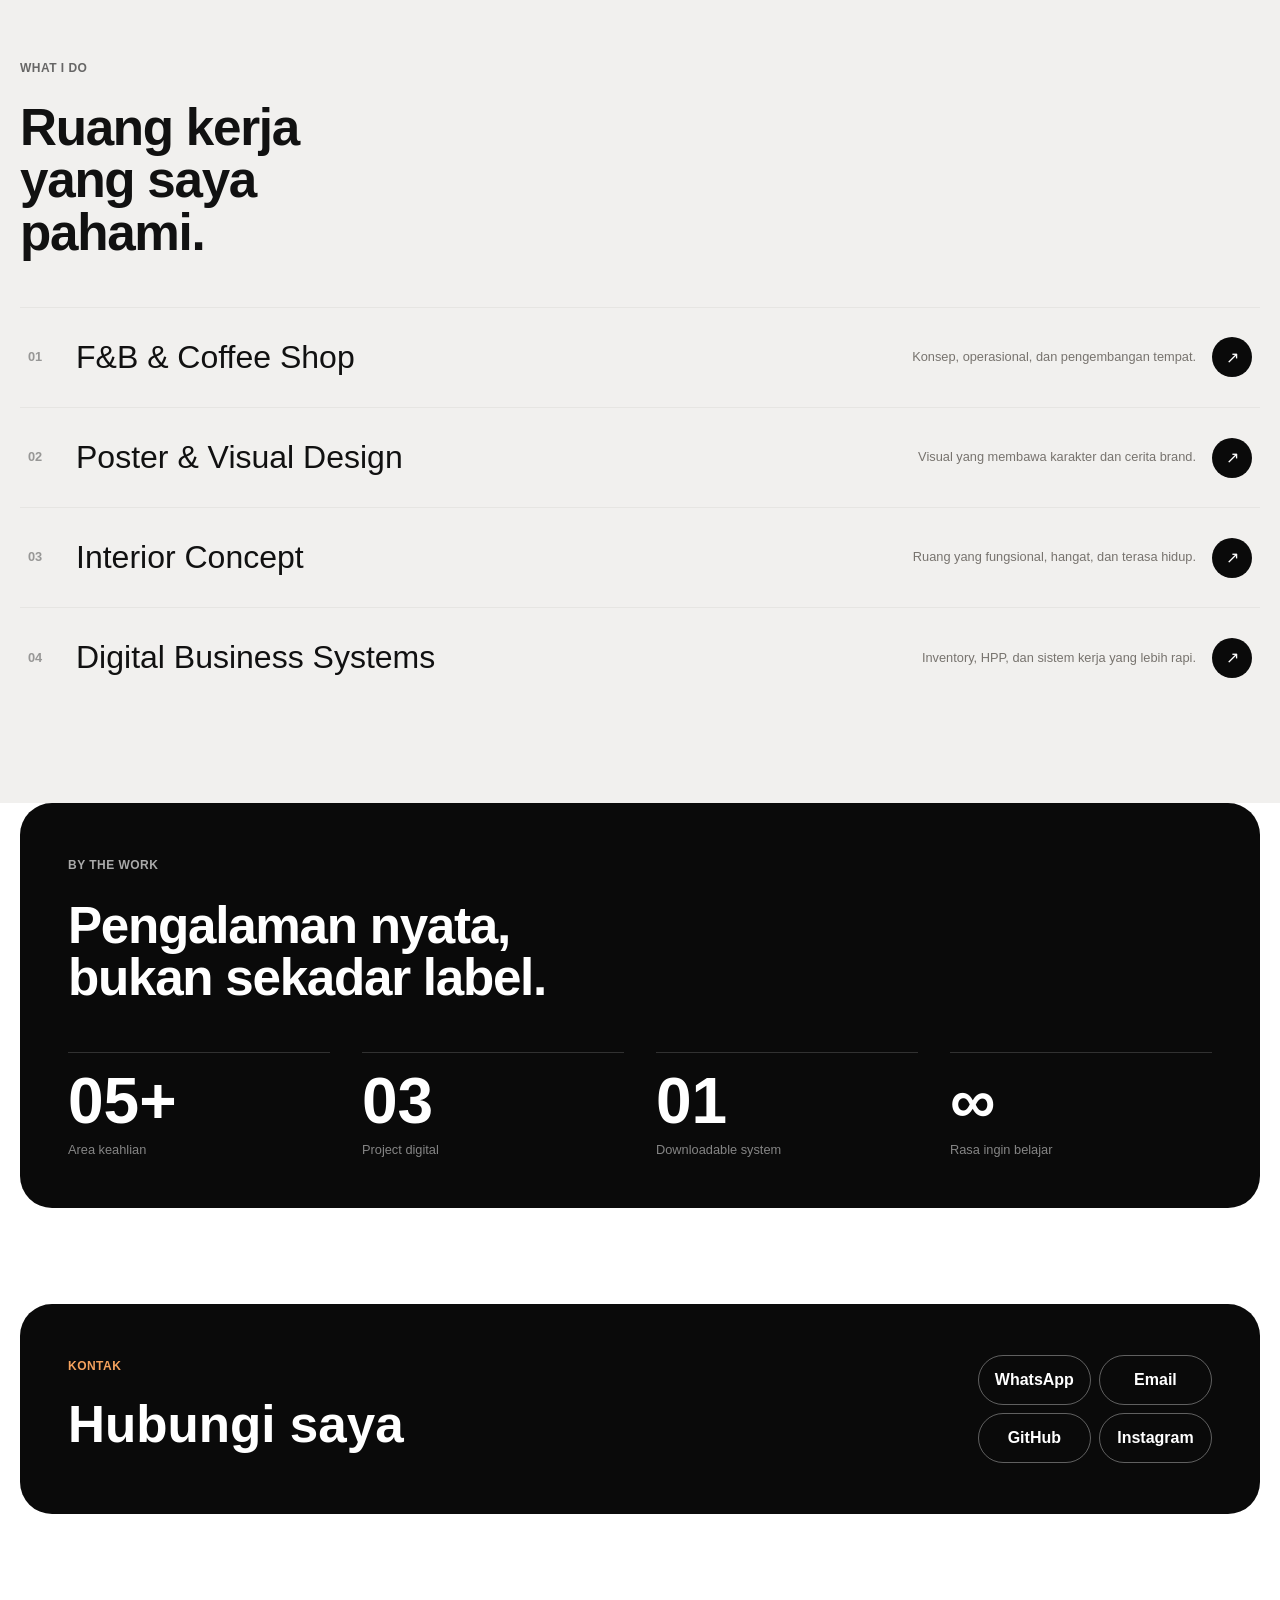
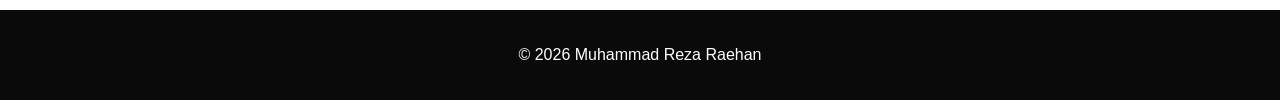
==== commit ac23c60d: "Tighten project card width and fix project button" ====
--- a/index.html
+++ b/index.html
@@ -175,6 +175,9 @@
                     Fokus pada solusi digital yang mempermudah pekerjaan serta meningkatkan
                     efisiensi operasional pengguna.
                   </p>
+                  <div class="project-actions">
+                    <a class="project-button" href="#contact" target="_self" rel="noreferrer">Open Project</a>
+                  </div>
                 </div>
               </article>
             </div>
--- a/styles.css
+++ b/styles.css
@@ -257,7 +257,7 @@
 .projects-grid {
   display: grid;
   grid-auto-flow: column;
-  grid-auto-columns: minmax(320px, 1fr);
+  grid-auto-columns: minmax(260px, 310px);
   gap: 1.25rem;
   overflow-x: auto;
   padding-bottom: 0.5rem;
@@ -270,6 +270,7 @@
   border: 1px solid var(--line);
   border-radius: 20px;
   overflow: hidden;
+  max-width: 310px;
   min-height: 100%;
 }
 
